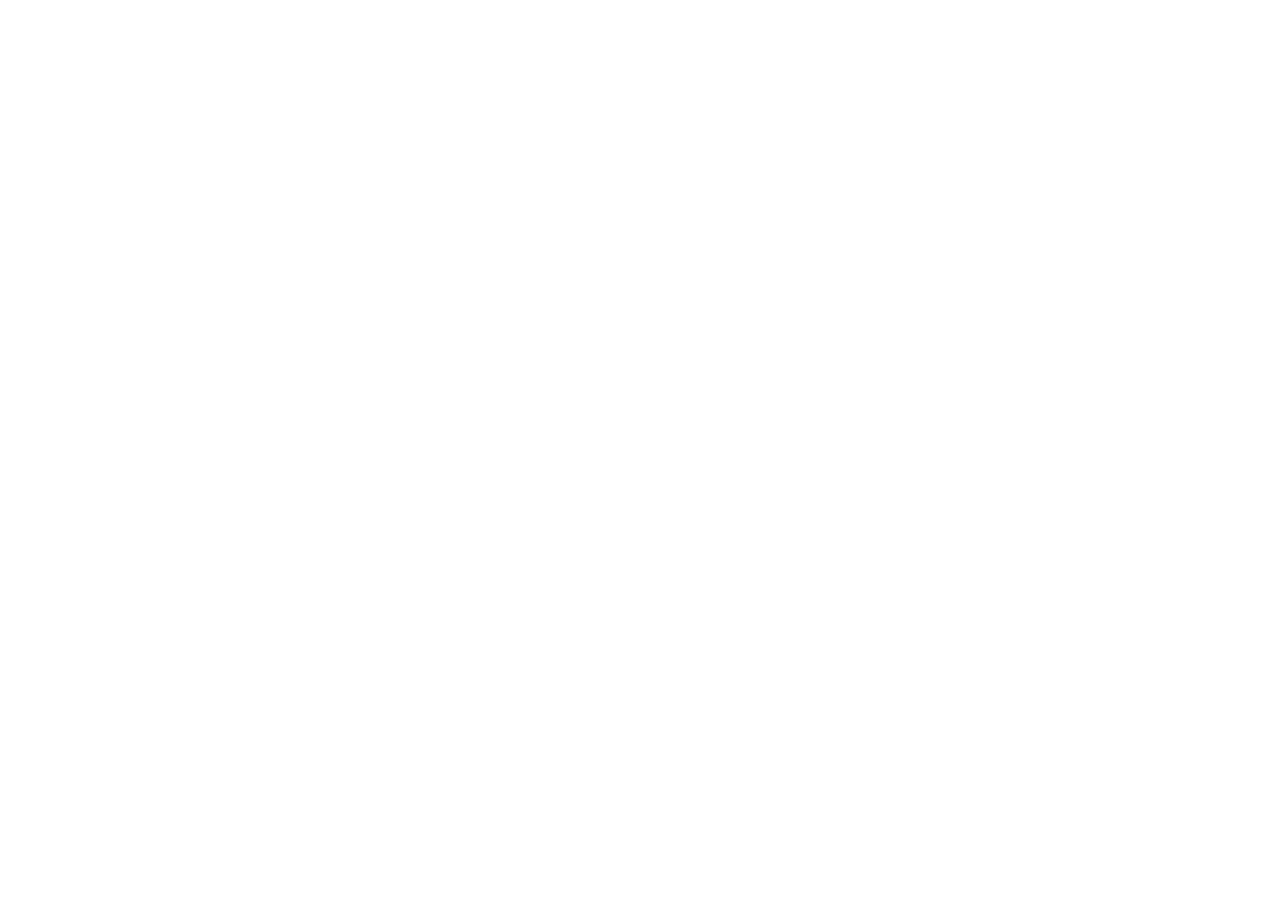
==== index.html @ 7d14b672 "init project" ====
<!DOCTYPE html>
<html lang="en">
<head>
    <meta charset="UTF-8">
    <meta http-equiv="X-UA-Compatible" content="IE=edge">
    <meta name="viewport" content="width=device-width, initial-scale=1.0">
    <title>Document</title>
</head>
<body>
    
</body>
</html>
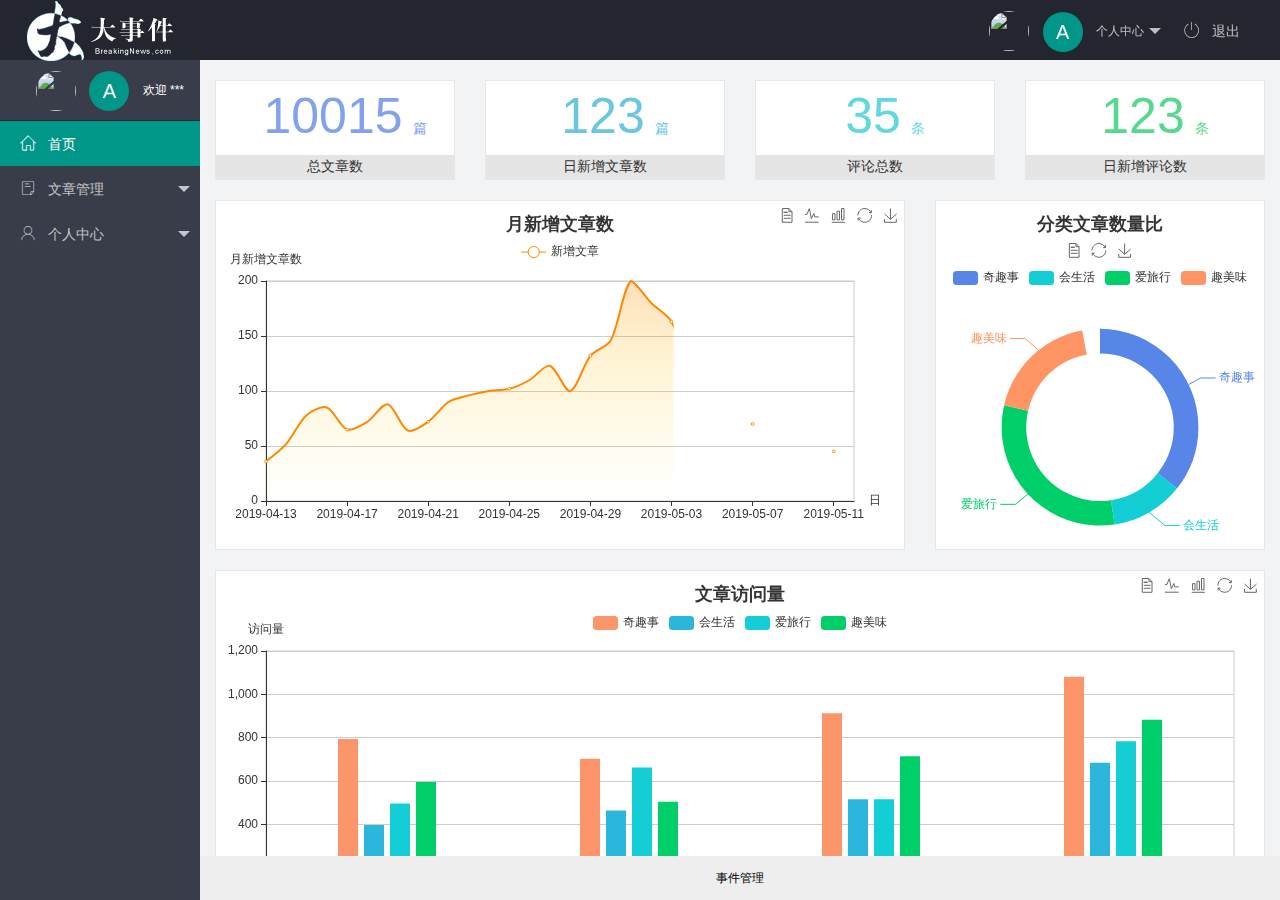
==== commit 8ea20cf7: "完成首页功能" ====
--- a/index.html
+++ b/index.html
@@ -1,12 +1,109 @@
 <!DOCTYPE html>
 <html lang="en">
-<head>
-    <meta charset="UTF-8">
-    <meta http-equiv="X-UA-Compatible" content="IE=edge">
-    <meta name="viewport" content="width=device-width, initial-scale=1.0">
-    <title>Document</title>
-</head>
-<body>
-    
-</body>
+  <head>
+    <meta charset="UTF-8" />
+    <meta name="viewport" content="width=device-width, initial-scale=1.0" />
+    <title>后台主页</title>
+    <!-- 导入layui样式 -->
+    <link rel="stylesheet" href="/assets/lib/layui/css/layui.css" />
+    <!-- 导入iconfont 图标样式库 -->
+    <link rel="stylesheet" href="/assets/fonts/iconfont.css">
+    <!-- 导入index样式 -->
+    <link rel="stylesheet" href="/assets/css/index.css">
+  </head>
+  <body>
+    <div class="layui-layout layui-layout-admin">
+      <div class="layui-header">
+        <div class="layui-logo layui-hide-xs">
+            <!-- login部分 -->
+            <img src="/assets/images/logo.png" alt="">
+        </div>
+        <!-- 头部区域（包含个人中心 和 退出） -->
+        <ul class="layui-nav layui-layout-right">
+          <li class="layui-nav-item layui-hide layui-show-md-inline-block">
+            <!-- 用户头像 -->
+            <a href="javascript:;" class="userinfo">
+              <img src="//tva1.sinaimg.cn/crop.0.0.118.118.180/5db11ff4gw1e77d3nqrv8j203b03cweg.jpg" class="layui-nav-img">
+              <span class="text-avatar">A</span><!-- 文字头像，通过css进行渲染 -->
+              个人中心
+            </a>
+            <dl class="layui-nav-child">
+              <dd><a href="">基本资料</a></dd>
+              <dd><a href="">更换头像</a></dd>
+              <dd><a href="">重置密码</a></dd>
+            </dl>
+          </li>
+          <li class="layui-nav-item layui-hide-xs">
+            <!-- 退出登录的链接 -->
+            <a href="javascript:;" class="logout" id="btnLogOut">
+                <span class="iconfont icon-tuichu"></span>
+                退出
+            </a>
+          </li>
+        </ul>
+      </div>
+      
+      <div class="layui-side layui-bg-black">
+        <div class="layui-side-scroll">
+          <!-- 左侧导航区域（首页 文章管理 个人中心） -->
+          <!-- 用户头像 -->
+          <div class="userinfo">
+            <img src="//tva1.sinaimg.cn/crop.0.0.118.118.180/5db11ff4gw1e77d3nqrv8j203b03cweg.jpg" class="layui-nav-img">
+            <span class="text-avatar">A</span>
+            <span id="welcome">欢迎 ***</span>
+          </div>
+          <!-- lay-shrink="all" 展开菜单时，让其他兄弟元素菜单收起-->
+          <ul class="layui-nav layui-nav-tree"  lay-shrink="all" lay-filter="test">
+            <!-- 首页部分 -->
+            <li class="layui-nav-item layui-this">
+              <a href="/home/dashboard.html" target="iframe">
+                <span class="iconfont icon-home"></span>
+                首页</a>
+            </li>
+            <!-- 文章管理 -->
+            <li class="layui-nav-item">
+              <a class="" href="javascript:;">
+                <span class="iconfont icon-16"></span>
+                文章管理</a>
+              <dl class="layui-nav-child">
+                <dd><a href="javascript:;"><i class="layui-icon layui-icon-app"></i>文章类别</a></dd>
+                <dd><a href="javascript:;"><i class="layui-icon layui-icon-app"></i>文章列表</a></dd>
+                <dd><a href="javascript:;"><i class="layui-icon layui-icon-app"></i>发表文章</a></dd>
+              </dl>
+            </li>
+            <!-- 个人中心 -->
+            <li class="layui-nav-item">
+              <a href="javascript:;">
+                <span class="iconfont icon-user"></span>
+                个人中心</a>
+              <dl class="layui-nav-child">
+                <dd><a href="javascript:;"><i class="layui-icon layui-icon-app"></i>基本资料</a></dd>
+                <dd><a href="javascript:;"><i class="layui-icon layui-icon-app"></i>更换头像</a></dd>
+                <dd><a href="javascript:;"><i class="layui-icon layui-icon-app"></i>重置密码</a></dd>
+              </dl>
+            </li>
+          
+          </ul>
+        </div>
+      </div>
+      
+      <div class="layui-body">
+        <!-- 内容主体区域 -->
+        <iframe name="iframe" src="/home/dashboard.html" frameborder="0"></iframe>
+      </div>
+      
+      <div class="layui-footer">
+        <!-- 底部固定区域 -->
+        事件管理
+      </div>
+    </div>
+    <!-- 导入layui的js文件 -->
+    <script src="/assets/lib/layui/layui.all.js"></script>
+    <!-- 导入jquery -->
+    <script src="/assets/lib/jquery.js"></script>
+    <!-- 导入baseAPI.js 用于处理ajax请求配置 -->
+    <script src="/assets/js/baseAPI.js"></script>
+    <!-- 导入index.js文件 index发起ajax请求 -->
+    <script src="/assets/js/index.js"></script>
+    </body>
 </html>--- a/assets/lib/layui/css/layui.css
+++ b/assets/lib/layui/css/layui.css
@@ -0,0 +1,2 @@
+/** layui-v2.5.5 MIT License By https://www.layui.com */
+ .layui-inline,img{display:inline-block;vertical-align:middle}h1,h2,h3,h4,h5,h6{font-weight:400}.layui-edge,.layui-header,.layui-inline,.layui-main{position:relative}.layui-body,.layui-edge,.layui-elip{overflow:hidden}.layui-btn,.layui-edge,.layui-inline,img{vertical-align:middle}.layui-btn,.layui-disabled,.layui-icon,.layui-unselect{-moz-user-select:none;-webkit-user-select:none;-ms-user-select:none}.layui-elip,.layui-form-checkbox span,.layui-form-pane .layui-form-label{text-overflow:ellipsis;white-space:nowrap}.layui-breadcrumb,.layui-tree-btnGroup{visibility:hidden}blockquote,body,button,dd,div,dl,dt,form,h1,h2,h3,h4,h5,h6,input,li,ol,p,pre,td,textarea,th,ul{margin:0;padding:0;-webkit-tap-highlight-color:rgba(0,0,0,0)}a:active,a:hover{outline:0}img{border:none}li{list-style:none}table{border-collapse:collapse;border-spacing:0}h4,h5,h6{font-size:100%}button,input,optgroup,option,select,textarea{font-family:inherit;font-size:inherit;font-style:inherit;font-weight:inherit;outline:0}pre{white-space:pre-wrap;white-space:-moz-pre-wrap;white-space:-pre-wrap;white-space:-o-pre-wrap;word-wrap:break-word}body{line-height:24px;font:14px Helvetica Neue,Helvetica,PingFang SC,Tahoma,Arial,sans-serif}hr{height:1px;margin:10px 0;border:0;clear:both}a{color:#333;text-decoration:none}a:hover{color:#777}a cite{font-style:normal;*cursor:pointer}.layui-border-box,.layui-border-box *{box-sizing:border-box}.layui-box,.layui-box *{box-sizing:content-box}.layui-clear{clear:both;*zoom:1}.layui-clear:after{content:'\20';clear:both;*zoom:1;display:block;height:0}.layui-inline{*display:inline;*zoom:1}.layui-edge{display:inline-block;width:0;height:0;border-width:6px;border-style:dashed;border-color:transparent}.layui-edge-top{top:-4px;border-bottom-color:#999;border-bottom-style:solid}.layui-edge-right{border-left-color:#999;border-left-style:solid}.layui-edge-bottom{top:2px;border-top-color:#999;border-top-style:solid}.layui-edge-left{border-right-color:#999;border-right-style:solid}.layui-disabled,.layui-disabled:hover{color:#d2d2d2!important;cursor:not-allowed!important}.layui-circle{border-radius:100%}.layui-show{display:block!important}.layui-hide{display:none!important}@font-face{font-family:layui-icon;src:url(../font/iconfont.eot?v=250);src:url(../font/iconfont.eot?v=250#iefix) format('embedded-opentype'),url(../font/iconfont.woff2?v=250) format('woff2'),url(../font/iconfont.woff?v=250) format('woff'),url(../font/iconfont.ttf?v=250) format('truetype'),url(../font/iconfont.svg?v=250#layui-icon) format('svg')}.layui-icon{font-family:layui-icon!important;font-size:16px;font-style:normal;-webkit-font-smoothing:antialiased;-moz-osx-font-smoothing:grayscale}.layui-icon-reply-fill:before{content:"\e611"}.layui-icon-set-fill:before{content:"\e614"}.layui-icon-menu-fill:before{content:"\e60f"}.layui-icon-search:before{content:"\e615"}.layui-icon-share:before{content:"\e641"}.layui-icon-set-sm:before{content:"\e620"}.layui-icon-engine:before{content:"\e628"}.layui-icon-close:before{content:"\1006"}.layui-icon-close-fill:before{content:"\1007"}.layui-icon-chart-screen:before{content:"\e629"}.layui-icon-star:before{content:"\e600"}.layui-icon-circle-dot:before{content:"\e617"}.layui-icon-chat:before{content:"\e606"}.layui-icon-release:before{content:"\e609"}.layui-icon-list:before{content:"\e60a"}.layui-icon-chart:before{content:"\e62c"}.layui-icon-ok-circle:before{content:"\1005"}.layui-icon-layim-theme:before{content:"\e61b"}.layui-icon-table:before{content:"\e62d"}.layui-icon-right:before{content:"\e602"}.layui-icon-left:before{content:"\e603"}.layui-icon-cart-simple:before{content:"\e698"}.layui-icon-face-cry:before{content:"\e69c"}.layui-icon-face-smile:before{content:"\e6af"}.layui-icon-survey:before{content:"\e6b2"}.layui-icon-tree:before{content:"\e62e"}.layui-icon-upload-circle:before{content:"\e62f"}.layui-icon-add-circle:before{content:"\e61f"}.layui-icon-download-circle:before{content:"\e601"}.layui-icon-templeate-1:before{content:"\e630"}.layui-icon-util:before{content:"\e631"}.layui-icon-face-surprised:before{content:"\e664"}.layui-icon-edit:before{content:"\e642"}.layui-icon-speaker:before{content:"\e645"}.layui-icon-down:before{content:"\e61a"}.layui-icon-file:before{content:"\e621"}.layui-icon-layouts:before{content:"\e632"}.layui-icon-rate-half:before{content:"\e6c9"}.layui-icon-add-circle-fine:before{content:"\e608"}.layui-icon-prev-circle:before{content:"\e633"}.layui-icon-read:before{content:"\e705"}.layui-icon-404:before{content:"\e61c"}.layui-icon-carousel:before{content:"\e634"}.layui-icon-help:before{content:"\e607"}.layui-icon-code-circle:before{content:"\e635"}.layui-icon-water:before{content:"\e636"}.layui-icon-username:before{content:"\e66f"}.layui-icon-find-fill:before{content:"\e670"}.layui-icon-about:before{content:"\e60b"}.layui-icon-location:before{content:"\e715"}.layui-icon-up:before{content:"\e619"}.layui-icon-pause:before{content:"\e651"}.layui-icon-date:before{content:"\e637"}.layui-icon-layim-uploadfile:before{content:"\e61d"}.layui-icon-delete:before{content:"\e640"}.layui-icon-play:before{content:"\e652"}.layui-icon-top:before{content:"\e604"}.layui-icon-friends:before{content:"\e612"}.layui-icon-refresh-3:before{content:"\e9aa"}.layui-icon-ok:before{content:"\e605"}.layui-icon-layer:before{content:"\e638"}.layui-icon-face-smile-fine:before{content:"\e60c"}.layui-icon-dollar:before{content:"\e659"}.layui-icon-group:before{content:"\e613"}.layui-icon-layim-download:before{content:"\e61e"}.layui-icon-picture-fine:before{content:"\e60d"}.layui-icon-link:before{content:"\e64c"}.layui-icon-diamond:before{content:"\e735"}.layui-icon-log:before{content:"\e60e"}.layui-icon-rate-solid:before{content:"\e67a"}.layui-icon-fonts-del:before{content:"\e64f"}.layui-icon-unlink:before{content:"\e64d"}.layui-icon-fonts-clear:before{content:"\e639"}.layui-icon-triangle-r:before{content:"\e623"}.layui-icon-circle:before{content:"\e63f"}.layui-icon-radio:before{content:"\e643"}.layui-icon-align-center:before{content:"\e647"}.layui-icon-align-right:before{content:"\e648"}.layui-icon-align-left:before{content:"\e649"}.layui-icon-loading-1:before{content:"\e63e"}.layui-icon-return:before{content:"\e65c"}.layui-icon-fonts-strong:before{content:"\e62b"}.layui-icon-upload:before{content:"\e67c"}.layui-icon-dialogue:before{content:"\e63a"}.layui-icon-video:before{content:"\e6ed"}.layui-icon-headset:before{content:"\e6fc"}.layui-icon-cellphone-fine:before{content:"\e63b"}.layui-icon-add-1:before{content:"\e654"}.layui-icon-face-smile-b:before{content:"\e650"}.layui-icon-fonts-html:before{content:"\e64b"}.layui-icon-form:before{content:"\e63c"}.layui-icon-cart:before{content:"\e657"}.layui-icon-camera-fill:before{content:"\e65d"}.layui-icon-tabs:before{content:"\e62a"}.layui-icon-fonts-code:before{content:"\e64e"}.layui-icon-fire:before{content:"\e756"}.layui-icon-set:before{content:"\e716"}.layui-icon-fonts-u:before{content:"\e646"}.layui-icon-triangle-d:before{content:"\e625"}.layui-icon-tips:before{content:"\e702"}.layui-icon-picture:before{content:"\e64a"}.layui-icon-more-vertical:before{content:"\e671"}.layui-icon-flag:before{content:"\e66c"}.layui-icon-loading:before{content:"\e63d"}.layui-icon-fonts-i:before{content:"\e644"}.layui-icon-refresh-1:before{content:"\e666"}.layui-icon-rmb:before{content:"\e65e"}.layui-icon-home:before{content:"\e68e"}.layui-icon-user:before{content:"\e770"}.layui-icon-notice:before{content:"\e667"}.layui-icon-login-weibo:before{content:"\e675"}.layui-icon-voice:before{content:"\e688"}.layui-icon-upload-drag:before{content:"\e681"}.layui-icon-login-qq:before{content:"\e676"}.layui-icon-snowflake:before{content:"\e6b1"}.layui-icon-file-b:before{content:"\e655"}.layui-icon-template:before{content:"\e663"}.layui-icon-auz:before{content:"\e672"}.layui-icon-console:before{content:"\e665"}.layui-icon-app:before{content:"\e653"}.layui-icon-prev:before{content:"\e65a"}.layui-icon-website:before{content:"\e7ae"}.layui-icon-next:before{content:"\e65b"}.layui-icon-component:before{content:"\e857"}.layui-icon-more:before{content:"\e65f"}.layui-icon-login-wechat:before{content:"\e677"}.layui-icon-shrink-right:before{content:"\e668"}.layui-icon-spread-left:before{content:"\e66b"}.layui-icon-camera:before{content:"\e660"}.layui-icon-note:before{content:"\e66e"}.layui-icon-refresh:before{content:"\e669"}.layui-icon-female:before{content:"\e661"}.layui-icon-male:before{content:"\e662"}.layui-icon-password:before{content:"\e673"}.layui-icon-senior:before{content:"\e674"}.layui-icon-theme:before{content:"\e66a"}.layui-icon-tread:before{content:"\e6c5"}.layui-icon-praise:before{content:"\e6c6"}.layui-icon-star-fill:before{content:"\e658"}.layui-icon-rate:before{content:"\e67b"}.layui-icon-template-1:before{content:"\e656"}.layui-icon-vercode:before{content:"\e679"}.layui-icon-cellphone:before{content:"\e678"}.layui-icon-screen-full:before{content:"\e622"}.layui-icon-screen-restore:before{content:"\e758"}.layui-icon-cols:before{content:"\e610"}.layui-icon-export:before{content:"\e67d"}.layui-icon-print:before{content:"\e66d"}.layui-icon-slider:before{content:"\e714"}.layui-icon-addition:before{content:"\e624"}.layui-icon-subtraction:before{content:"\e67e"}.layui-icon-service:before{content:"\e626"}.layui-icon-transfer:before{content:"\e691"}.layui-main{width:1140px;margin:0 auto}.layui-header{z-index:1000;height:60px}.layui-header a:hover{transition:all .5s;-webkit-transition:all .5s}.layui-side{position:fixed;left:0;top:0;bottom:0;z-index:999;width:200px;overflow-x:hidden}.layui-side-scroll{position:relative;width:220px;height:100%;overflow-x:hidden}.layui-body{position:absolute;left:200px;right:0;top:0;bottom:0;z-index:998;width:auto;overflow-y:auto;box-sizing:border-box}.layui-layout-body{overflow:hidden}.layui-layout-admin .layui-header{background-color:#23262E}.layui-layout-admin .layui-side{top:60px;width:200px;overflow-x:hidden}.layui-layout-admin .layui-body{position:fixed;top:60px;bottom:44px}.layui-layout-admin .layui-main{width:auto;margin:0 15px}.layui-layout-admin .layui-footer{position:fixed;left:200px;right:0;bottom:0;height:44px;line-height:44px;padding:0 15px;background-color:#eee}.layui-layout-admin .layui-logo{position:absolute;left:0;top:0;width:200px;height:100%;line-height:60px;text-align:center;color:#009688;font-size:16px}.layui-layout-admin .layui-header .layui-nav{background:0 0}.layui-layout-left{position:absolute!important;left:200px;top:0}.layui-layout-right{position:absolute!important;right:0;top:0}.layui-container{position:relative;margin:0 auto;padding:0 15px;box-sizing:border-box}.layui-fluid{position:relative;margin:0 auto;padding:0 15px}.layui-row:after,.layui-row:before{content:'';display:block;clear:both}.layui-col-lg1,.layui-col-lg10,.layui-col-lg11,.layui-col-lg12,.layui-col-lg2,.layui-col-lg3,.layui-col-lg4,.layui-col-lg5,.layui-col-lg6,.layui-col-lg7,.layui-col-lg8,.layui-col-lg9,.layui-col-md1,.layui-col-md10,.layui-col-md11,.layui-col-md12,.layui-col-md2,.layui-col-md3,.layui-col-md4,.layui-col-md5,.layui-col-md6,.layui-col-md7,.layui-col-md8,.layui-col-md9,.layui-col-sm1,.layui-col-sm10,.layui-col-sm11,.layui-col-sm12,.layui-col-sm2,.layui-col-sm3,.layui-col-sm4,.layui-col-sm5,.layui-col-sm6,.layui-col-sm7,.layui-col-sm8,.layui-col-sm9,.layui-col-xs1,.layui-col-xs10,.layui-col-xs11,.layui-col-xs12,.layui-col-xs2,.layui-col-xs3,.layui-col-xs4,.layui-col-xs5,.layui-col-xs6,.layui-col-xs7,.layui-col-xs8,.layui-col-xs9{position:relative;display:block;box-sizing:border-box}.layui-col-xs1,.layui-col-xs10,.layui-col-xs11,.layui-col-xs12,.layui-col-xs2,.layui-col-xs3,.layui-col-xs4,.layui-col-xs5,.layui-col-xs6,.layui-col-xs7,.layui-col-xs8,.layui-col-xs9{float:left}.layui-col-xs1{width:8.33333333%}.layui-col-xs2{width:16.66666667%}.layui-col-xs3{width:25%}.layui-col-xs4{width:33.33333333%}.layui-col-xs5{width:41.66666667%}.layui-col-xs6{width:50%}.layui-col-xs7{width:58.33333333%}.layui-col-xs8{width:66.66666667%}.layui-col-xs9{width:75%}.layui-col-xs10{width:83.33333333%}.layui-col-xs11{width:91.66666667%}.layui-col-xs12{width:100%}.layui-col-xs-offset1{margin-left:8.33333333%}.layui-col-xs-offset2{margin-left:16.66666667%}.layui-col-xs-offset3{margin-left:25%}.layui-col-xs-offset4{margin-left:33.33333333%}.layui-col-xs-offset5{margin-left:41.66666667%}.layui-col-xs-offset6{margin-left:50%}.layui-col-xs-offset7{margin-left:58.33333333%}.layui-col-xs-offset8{margin-left:66.66666667%}.layui-col-xs-offset9{margin-left:75%}.layui-col-xs-offset10{margin-left:83.33333333%}.layui-col-xs-offset11{margin-left:91.66666667%}.layui-col-xs-offset12{margin-left:100%}@media screen and (max-width:768px){.layui-hide-xs{display:none!important}.layui-show-xs-block{display:block!important}.layui-show-xs-inline{display:inline!important}.layui-show-xs-inline-block{display:inline-block!important}}@media screen and (min-width:768px){.layui-container{width:750px}.layui-hide-sm{display:none!important}.layui-show-sm-block{display:block!important}.layui-show-sm-inline{display:inline!important}.layui-show-sm-inline-block{display:inline-block!important}.layui-col-sm1,.layui-col-sm10,.layui-col-sm11,.layui-col-sm12,.layui-col-sm2,.layui-col-sm3,.layui-col-sm4,.layui-col-sm5,.layui-col-sm6,.layui-col-sm7,.layui-col-sm8,.layui-col-sm9{float:left}.layui-col-sm1{width:8.33333333%}.layui-col-sm2{width:16.66666667%}.layui-col-sm3{width:25%}.layui-col-sm4{width:33.33333333%}.layui-col-sm5{width:41.66666667%}.layui-col-sm6{width:50%}.layui-col-sm7{width:58.33333333%}.layui-col-sm8{width:66.66666667%}.layui-col-sm9{width:75%}.layui-col-sm10{width:83.33333333%}.layui-col-sm11{width:91.66666667%}.layui-col-sm12{width:100%}.layui-col-sm-offset1{margin-left:8.33333333%}.layui-col-sm-offset2{margin-left:16.66666667%}.layui-col-sm-offset3{margin-left:25%}.layui-col-sm-offset4{margin-left:33.33333333%}.layui-col-sm-offset5{margin-left:41.66666667%}.layui-col-sm-offset6{margin-left:50%}.layui-col-sm-offset7{margin-left:58.33333333%}.layui-col-sm-offset8{margin-left:66.66666667%}.layui-col-sm-offset9{margin-left:75%}.layui-col-sm-offset10{margin-left:83.33333333%}.layui-col-sm-offset11{margin-left:91.66666667%}.layui-col-sm-offset12{margin-left:100%}}@media screen and (min-width:992px){.layui-container{width:970px}.layui-hide-md{display:none!important}.layui-show-md-block{display:block!important}.layui-show-md-inline{display:inline!important}.layui-show-md-inline-block{display:inline-block!important}.layui-col-md1,.layui-col-md10,.layui-col-md11,.layui-col-md12,.layui-col-md2,.layui-col-md3,.layui-col-md4,.layui-col-md5,.layui-col-md6,.layui-col-md7,.layui-col-md8,.layui-col-md9{float:left}.layui-col-md1{width:8.33333333%}.layui-col-md2{width:16.66666667%}.layui-col-md3{width:25%}.layui-col-md4{width:33.33333333%}.layui-col-md5{width:41.66666667%}.layui-col-md6{width:50%}.layui-col-md7{width:58.33333333%}.layui-col-md8{width:66.66666667%}.layui-col-md9{width:75%}.layui-col-md10{width:83.33333333%}.layui-col-md11{width:91.66666667%}.layui-col-md12{width:100%}.layui-col-md-offset1{margin-left:8.33333333%}.layui-col-md-offset2{margin-left:16.66666667%}.layui-col-md-offset3{margin-left:25%}.layui-col-md-offset4{margin-left:33.33333333%}.layui-col-md-offset5{margin-left:41.66666667%}.layui-col-md-offset6{margin-left:50%}.layui-col-md-offset7{margin-left:58.33333333%}.layui-col-md-offset8{margin-left:66.66666667%}.layui-col-md-offset9{margin-left:75%}.layui-col-md-offset10{margin-left:83.33333333%}.layui-col-md-offset11{margin-left:91.66666667%}.layui-col-md-offset12{margin-left:100%}}@media screen and (min-width:1200px){.layui-container{width:1170px}.layui-hide-lg{display:none!important}.layui-show-lg-block{display:block!important}.layui-show-lg-inline{display:inline!important}.layui-show-lg-inline-block{display:inline-block!important}.layui-col-lg1,.layui-col-lg10,.layui-col-lg11,.layui-col-lg12,.layui-col-lg2,.layui-col-lg3,.layui-col-lg4,.layui-col-lg5,.layui-col-lg6,.layui-col-lg7,.layui-col-lg8,.layui-col-lg9{float:left}.layui-col-lg1{width:8.33333333%}.layui-col-lg2{width:16.66666667%}.layui-col-lg3{width:25%}.layui-col-lg4{width:33.33333333%}.layui-col-lg5{width:41.66666667%}.layui-col-lg6{width:50%}.layui-col-lg7{width:58.33333333%}.layui-col-lg8{width:66.66666667%}.layui-col-lg9{width:75%}.layui-col-lg10{width:83.33333333%}.layui-col-lg11{width:91.66666667%}.layui-col-lg12{width:100%}.layui-col-lg-offset1{margin-left:8.33333333%}.layui-col-lg-offset2{margin-left:16.66666667%}.layui-col-lg-offset3{margin-left:25%}.layui-col-lg-offset4{margin-left:33.33333333%}.layui-col-lg-offset5{margin-left:41.66666667%}.layui-col-lg-offset6{margin-left:50%}.layui-col-lg-offset7{margin-left:58.33333333%}.layui-col-lg-offset8{margin-left:66.66666667%}.layui-col-lg-offset9{margin-left:75%}.layui-col-lg-offset10{margin-left:83.33333333%}.layui-col-lg-offset11{margin-left:91.66666667%}.layui-col-lg-offset12{margin-left:100%}}.layui-col-space1{margin:-.5px}.layui-col-space1>*{padding:.5px}.layui-col-space3{margin:-1.5px}.layui-col-space3>*{padding:1.5px}.layui-col-space5{margin:-2.5px}.layui-col-space5>*{padding:2.5px}.layui-col-space8{margin:-3.5px}.layui-col-space8>*{padding:3.5px}.layui-col-space10{margin:-5px}.layui-col-space10>*{padding:5px}.layui-col-space12{margin:-6px}.layui-col-space12>*{padding:6px}.layui-col-space15{margin:-7.5px}.layui-col-space15>*{padding:7.5px}.layui-col-space18{margin:-9px}.layui-col-space18>*{padding:9px}.layui-col-space20{margin:-10px}.layui-col-space20>*{padding:10px}.layui-col-space22{margin:-11px}.layui-col-space22>*{padding:11px}.layui-col-space25{margin:-12.5px}.layui-col-space25>*{padding:12.5px}.layui-col-space30{margin:-15px}.layui-col-space30>*{padding:15px}.layui-btn,.layui-input,.layui-select,.layui-textarea,.layui-upload-button{outline:0;-webkit-appearance:none;transition:all .3s;-webkit-transition:all .3s;box-sizing:border-box}.layui-elem-quote{margin-bottom:10px;padding:15px;line-height:22px;border-left:5px solid #009688;border-radius:0 2px 2px 0;background-color:#f2f2f2}.layui-quote-nm{border-style:solid;border-width:1px 1px 1px 5px;background:0 0}.layui-elem-field{margin-bottom:10px;padding:0;border-width:1px;border-style:solid}.layui-elem-field legend{margin-left:20px;padding:0 10px;font-size:20px;font-weight:300}.layui-field-title{margin:10px 0 20px;border-width:1px 0 0}.layui-field-box{padding:10px 15px}.layui-field-title .layui-field-box{padding:10px 0}.layui-progress{position:relative;height:6px;border-radius:20px;background-color:#e2e2e2}.layui-progress-bar{position:absolute;left:0;top:0;width:0;max-width:100%;height:6px;border-radius:20px;text-align:right;background-color:#5FB878;transition:all .3s;-webkit-transition:all .3s}.layui-progress-big,.layui-progress-big .layui-progress-bar{height:18px;line-height:18px}.layui-progress-text{position:relative;top:-20px;line-height:18px;font-size:12px;color:#666}.layui-progress-big .layui-progress-text{position:static;padding:0 10px;color:#fff}.layui-collapse{border-width:1px;border-style:solid;border-radius:2px}.layui-colla-content,.layui-colla-item{border-top-width:1px;border-top-style:solid}.layui-colla-item:first-child{border-top:none}.layui-colla-title{position:relative;height:42px;line-height:42px;padding:0 15px 0 35px;color:#333;background-color:#f2f2f2;cursor:pointer;font-size:14px;overflow:hidden}.layui-colla-content{display:none;padding:10px 15px;line-height:22px;color:#666}.layui-colla-icon{position:absolute;left:15px;top:0;font-size:14px}.layui-card{margin-bottom:15px;border-radius:2px;background-color:#fff;box-shadow:0 1px 2px 0 rgba(0,0,0,.05)}.layui-card:last-child{margin-bottom:0}.layui-card-header{position:relative;height:42px;line-height:42px;padding:0 15px;border-bottom:1px solid #f6f6f6;color:#333;border-radius:2px 2px 0 0;font-size:14px}.layui-bg-black,.layui-bg-blue,.layui-bg-cyan,.layui-bg-green,.layui-bg-orange,.layui-bg-red{color:#fff!important}.layui-card-body{position:relative;padding:10px 15px;line-height:24px}.layui-card-body[pad15]{padding:15px}.layui-card-body[pad20]{padding:20px}.layui-card-body .layui-table{margin:5px 0}.layui-card .layui-tab{margin:0}.layui-panel-window{position:relative;padding:15px;border-radius:0;border-top:5px solid #E6E6E6;background-color:#fff}.layui-auxiliar-moving{position:fixed;left:0;right:0;top:0;bottom:0;width:100%;height:100%;background:0 0;z-index:9999999999}.layui-form-label,.layui-form-mid,.layui-form-select,.layui-input-block,.layui-input-inline,.layui-textarea{position:relative}.layui-bg-red{background-color:#FF5722!important}.layui-bg-orange{background-color:#FFB800!important}.layui-bg-green{background-color:#009688!important}.layui-bg-cyan{background-color:#2F4056!important}.layui-bg-blue{background-color:#1E9FFF!important}.layui-bg-black{background-color:#393D49!important}.layui-bg-gray{background-color:#eee!important;color:#666!important}.layui-badge-rim,.layui-colla-content,.layui-colla-item,.layui-collapse,.layui-elem-field,.layui-form-pane .layui-form-item[pane],.layui-form-pane .layui-form-label,.layui-input,.layui-layedit,.layui-layedit-tool,.layui-quote-nm,.layui-select,.layui-tab-bar,.layui-tab-card,.layui-tab-title,.layui-tab-title .layui-this:after,.layui-textarea{border-color:#e6e6e6}.layui-timeline-item:before,hr{background-color:#e6e6e6}.layui-text{line-height:22px;font-size:14px;color:#666}.layui-text h1,.layui-text h2,.layui-text h3{font-weight:500;color:#333}.layui-text h1{font-size:30px}.layui-text h2{font-size:24px}.layui-text h3{font-size:18px}.layui-text a:not(.layui-btn){color:#01AAED}.layui-text a:not(.layui-btn):hover{text-decoration:underline}.layui-text ul{padding:5px 0 5px 15px}.layui-text ul li{margin-top:5px;list-style-type:disc}.layui-text em,.layui-word-aux{color:#999!important;padding:0 5px!important}.layui-btn{display:inline-block;height:38px;line-height:38px;padding:0 18px;background-color:#009688;color:#fff;white-space:nowrap;text-align:center;font-size:14px;border:none;border-radius:2px;cursor:pointer}.layui-btn:hover{opacity:.8;filter:alpha(opacity=80);color:#fff}.layui-btn:active{opacity:1;filter:alpha(opacity=100)}.layui-btn+.layui-btn{margin-left:10px}.layui-btn-container{font-size:0}.layui-btn-container .layui-btn{margin-right:10px;margin-bottom:10px}.layui-btn-container .layui-btn+.layui-btn{margin-left:0}.layui-table .layui-btn-container .layui-btn{margin-bottom:9px}.layui-btn-radius{border-radius:100px}.layui-btn .layui-icon{margin-right:3px;font-size:18px;vertical-align:bottom;vertical-align:middle\9}.layui-btn-primary{border:1px solid #C9C9C9;background-color:#fff;color:#555}.layui-btn-primary:hover{border-color:#009688;color:#333}.layui-btn-normal{background-color:#1E9FFF}.layui-btn-warm{background-color:#FFB800}.layui-btn-danger{background-color:#FF5722}.layui-btn-checked{background-color:#5FB878}.layui-btn-disabled,.layui-btn-disabled:active,.layui-btn-disabled:hover{border:1px solid #e6e6e6;background-color:#FBFBFB;color:#C9C9C9;cursor:not-allowed;opacity:1}.layui-btn-lg{height:44px;line-height:44px;padding:0 25px;font-size:16px}.layui-btn-sm{height:30px;line-height:30px;padding:0 10px;font-size:12px}.layui-btn-sm i{font-size:16px!important}.layui-btn-xs{height:22px;line-height:22px;padding:0 5px;font-size:12px}.layui-btn-xs i{font-size:14px!important}.layui-btn-group{display:inline-block;vertical-align:middle;font-size:0}.layui-btn-group .layui-btn{margin-left:0!important;margin-right:0!important;border-left:1px solid rgba(255,255,255,.5);border-radius:0}.layui-btn-group .layui-btn-primary{border-left:none}.layui-btn-group .layui-btn-primary:hover{border-color:#C9C9C9;color:#009688}.layui-btn-group .layui-btn:first-child{border-left:none;border-radius:2px 0 0 2px}.layui-btn-group .layui-btn-primary:first-child{border-left:1px solid #c9c9c9}.layui-btn-group .layui-btn:last-child{border-radius:0 2px 2px 0}.layui-btn-group .layui-btn+.layui-btn{margin-left:0}.layui-btn-group+.layui-btn-group{margin-left:10px}.layui-btn-fluid{width:100%}.layui-input,.layui-select,.layui-textarea{height:38px;line-height:1.3;line-height:38px\9;border-width:1px;border-style:solid;background-color:#fff;border-radius:2px}.layui-input::-webkit-input-placeholder,.layui-select::-webkit-input-placeholder,.layui-textarea::-webkit-input-placeholder{line-height:1.3}.layui-input,.layui-textarea{display:block;width:100%;padding-left:10px}.layui-input:hover,.layui-textarea:hover{border-color:#D2D2D2!important}.layui-input:focus,.layui-textarea:focus{border-color:#C9C9C9!important}.layui-textarea{min-height:100px;height:auto;line-height:20px;padding:6px 10px;resize:vertical}.layui-select{padding:0 10px}.layui-form input[type=checkbox],.layui-form input[type=radio],.layui-form select{display:none}.layui-form [lay-ignore]{display:initial}.layui-form-item{margin-bottom:15px;clear:both;*zoom:1}.layui-form-item:after{content:'\20';clear:both;*zoom:1;display:block;height:0}.layui-form-label{float:left;display:block;padding:9px 15px;width:80px;font-weight:400;line-height:20px;text-align:right}.layui-form-label-col{display:block;float:none;padding:9px 0;line-height:20px;text-align:left}.layui-form-item .layui-inline{margin-bottom:5px;margin-right:10px}.layui-input-block{margin-left:110px;min-height:36px}.layui-input-inline{display:inline-block;vertical-align:middle}.layui-form-item .layui-input-inline{float:left;width:190px;margin-right:10px}.layui-form-text .layui-input-inline{width:auto}.layui-form-mid{float:left;display:block;padding:9px 0!important;line-height:20px;margin-right:10px}.layui-form-danger+.layui-form-select .layui-input,.layui-form-danger:focus{border-color:#FF5722!important}.layui-form-select .layui-input{padding-right:30px;cursor:pointer}.layui-form-select .layui-edge{position:absolute;right:10px;top:50%;margin-top:-3px;cursor:pointer;border-width:6px;border-top-color:#c2c2c2;border-top-style:solid;transition:all .3s;-webkit-transition:all .3s}.layui-form-select dl{display:none;position:absolute;left:0;top:42px;padding:5px 0;z-index:899;min-width:100%;border:1px solid #d2d2d2;max-height:300px;overflow-y:auto;background-color:#fff;border-radius:2px;box-shadow:0 2px 4px rgba(0,0,0,.12);box-sizing:border-box}.layui-form-select dl dd,.layui-form-select dl dt{padding:0 10px;line-height:36px;white-space:nowrap;overflow:hidden;text-overflow:ellipsis}.layui-form-select dl dt{font-size:12px;color:#999}.layui-form-select dl dd{cursor:pointer}.layui-form-select dl dd:hover{background-color:#f2f2f2;-webkit-transition:.5s all;transition:.5s all}.layui-form-select .layui-select-group dd{padding-left:20px}.layui-form-select dl dd.layui-select-tips{padding-left:10px!important;color:#999}.layui-form-select dl dd.layui-this{background-color:#5FB878;color:#fff}.layui-form-checkbox,.layui-form-select dl dd.layui-disabled{background-color:#fff}.layui-form-selected dl{display:block}.layui-form-checkbox,.layui-form-checkbox *,.layui-form-switch{display:inline-block;vertical-align:middle}.layui-form-selected .layui-edge{margin-top:-9px;-webkit-transform:rotate(180deg);transform:rotate(180deg);margin-top:-3px\9}:root .layui-form-selected .layui-edge{margin-top:-9px\0/IE9}.layui-form-selectup dl{top:auto;bottom:42px}.layui-select-none{margin:5px 0;text-align:center;color:#999}.layui-select-disabled .layui-disabled{border-color:#eee!important}.layui-select-disabled .layui-edge{border-top-color:#d2d2d2}.layui-form-checkbox{position:relative;height:30px;line-height:30px;margin-right:10px;padding-right:30px;cursor:pointer;font-size:0;-webkit-transition:.1s linear;transition:.1s linear;box-sizing:border-box}.layui-form-checkbox span{padding:0 10px;height:100%;font-size:14px;border-radius:2px 0 0 2px;background-color:#d2d2d2;color:#fff;overflow:hidden}.layui-form-checkbox:hover span{background-color:#c2c2c2}.layui-form-checkbox i{position:absolute;right:0;top:0;width:30px;height:28px;border:1px solid #d2d2d2;border-left:none;border-radius:0 2px 2px 0;color:#fff;font-size:20px;text-align:center}.layui-form-checkbox:hover i{border-color:#c2c2c2;color:#c2c2c2}.layui-form-checked,.layui-form-checked:hover{border-color:#5FB878}.layui-form-checked span,.layui-form-checked:hover span{background-color:#5FB878}.layui-form-checked i,.layui-form-checked:hover i{color:#5FB878}.layui-form-item .layui-form-checkbox{margin-top:4px}.layui-form-checkbox[lay-skin=primary]{height:auto!important;line-height:normal!important;min-width:18px;min-height:18px;border:none!important;margin-right:0;padding-left:28px;padding-right:0;background:0 0}.layui-form-checkbox[lay-skin=primary] span{padding-left:0;padding-right:15px;line-height:18px;background:0 0;color:#666}.layui-form-checkbox[lay-skin=primary] i{right:auto;left:0;width:16px;height:16px;line-height:16px;border:1px solid #d2d2d2;font-size:12px;border-radius:2px;background-color:#fff;-webkit-transition:.1s linear;transition:.1s linear}.layui-form-checkbox[lay-skin=primary]:hover i{border-color:#5FB878;color:#fff}.layui-form-checked[lay-skin=primary] i{border-color:#5FB878!important;background-color:#5FB878;color:#fff}.layui-checkbox-disbaled[lay-skin=primary] span{background:0 0!important;color:#c2c2c2}.layui-checkbox-disbaled[lay-skin=primary]:hover i{border-color:#d2d2d2}.layui-form-item .layui-form-checkbox[lay-skin=primary]{margin-top:10px}.layui-form-switch{position:relative;height:22px;line-height:22px;min-width:35px;padding:0 5px;margin-top:8px;border:1px solid #d2d2d2;border-radius:20px;cursor:pointer;background-color:#fff;-webkit-transition:.1s linear;transition:.1s linear}.layui-form-switch i{position:absolute;left:5px;top:3px;width:16px;height:16px;border-radius:20px;background-color:#d2d2d2;-webkit-transition:.1s linear;transition:.1s linear}.layui-form-switch em{position:relative;top:0;width:25px;margin-left:21px;padding:0!important;text-align:center!important;color:#999!important;font-style:normal!important;font-size:12px}.layui-form-onswitch{border-color:#5FB878;background-color:#5FB878}.layui-checkbox-disbaled,.layui-checkbox-disbaled i{border-color:#e2e2e2!important}.layui-form-onswitch i{left:100%;margin-left:-21px;background-color:#fff}.layui-form-onswitch em{margin-left:5px;margin-right:21px;color:#fff!important}.layui-checkbox-disbaled span{background-color:#e2e2e2!important}.layui-checkbox-disbaled:hover i{color:#fff!important}[lay-radio]{display:none}.layui-form-radio,.layui-form-radio *{display:inline-block;vertical-align:middle}.layui-form-radio{line-height:28px;margin:6px 10px 0 0;padding-right:10px;cursor:pointer;font-size:0}.layui-form-radio *{font-size:14px}.layui-form-radio>i{margin-right:8px;font-size:22px;color:#c2c2c2}.layui-form-radio>i:hover,.layui-form-radioed>i{color:#5FB878}.layui-radio-disbaled>i{color:#e2e2e2!important}.layui-form-pane .layui-form-label{width:110px;padding:8px 15px;height:38px;line-height:20px;border-width:1px;border-style:solid;border-radius:2px 0 0 2px;text-align:center;background-color:#FBFBFB;overflow:hidden;box-sizing:border-box}.layui-form-pane .layui-input-inline{margin-left:-1px}.layui-form-pane .layui-input-block{margin-left:110px;left:-1px}.layui-form-pane .layui-input{border-radius:0 2px 2px 0}.layui-form-pane .layui-form-text .layui-form-label{float:none;width:100%;border-radius:2px;box-sizing:border-box;text-align:left}.layui-form-pane .layui-form-text .layui-input-inline{display:block;margin:0;top:-1px;clear:both}.layui-form-pane .layui-form-text .layui-input-block{margin:0;left:0;top:-1px}.layui-form-pane .layui-form-text .layui-textarea{min-height:100px;border-radius:0 0 2px 2px}.layui-form-pane .layui-form-checkbox{margin:4px 0 4px 10px}.layui-form-pane .layui-form-radio,.layui-form-pane .layui-form-switch{margin-top:6px;margin-left:10px}.layui-form-pane .layui-form-item[pane]{position:relative;border-width:1px;border-style:solid}.layui-form-pane .layui-form-item[pane] .layui-form-label{position:absolute;left:0;top:0;height:100%;border-width:0 1px 0 0}.layui-form-pane .layui-form-item[pane] .layui-input-inline{margin-left:110px}@media screen and (max-width:450px){.layui-form-item .layui-form-label{text-overflow:ellipsis;overflow:hidden;white-space:nowrap}.layui-form-item .layui-inline{display:block;margin-right:0;margin-bottom:20px;clear:both}.layui-form-item .layui-inline:after{content:'\20';clear:both;display:block;height:0}.layui-form-item .layui-input-inline{display:block;float:none;left:-3px;width:auto;margin:0 0 10px 112px}.layui-form-item .layui-input-inline+.layui-form-mid{margin-left:110px;top:-5px;padding:0}.layui-form-item .layui-form-checkbox{margin-right:5px;margin-bottom:5px}}.layui-layedit{border-width:1px;border-style:solid;border-radius:2px}.layui-layedit-tool{padding:3px 5px;border-bottom-width:1px;border-bottom-style:solid;font-size:0}.layedit-tool-fixed{position:fixed;top:0;border-top:1px solid #e2e2e2}.layui-layedit-tool .layedit-tool-mid,.layui-layedit-tool .layui-icon{display:inline-block;vertical-align:middle;text-align:center;font-size:14px}.layui-layedit-tool .layui-icon{position:relative;width:32px;height:30px;line-height:30px;margin:3px 5px;color:#777;cursor:pointer;border-radius:2px}.layui-layedit-tool .layui-icon:hover{color:#393D49}.layui-layedit-tool .layui-icon:active{color:#000}.layui-layedit-tool .layedit-tool-active{background-color:#e2e2e2;color:#000}.layui-layedit-tool .layui-disabled,.layui-layedit-tool .layui-disabled:hover{color:#d2d2d2;cursor:not-allowed}.layui-layedit-tool .layedit-tool-mid{width:1px;height:18px;margin:0 10px;background-color:#d2d2d2}.layedit-tool-html{width:50px!important;font-size:30px!important}.layedit-tool-b,.layedit-tool-code,.layedit-tool-help{font-size:16px!important}.layedit-tool-d,.layedit-tool-face,.layedit-tool-image,.layedit-tool-unlink{font-size:18px!important}.layedit-tool-image input{position:absolute;font-size:0;left:0;top:0;width:100%;height:100%;opacity:.01;filter:Alpha(opacity=1);cursor:pointer}.layui-layedit-iframe iframe{display:block;width:100%}#LAY_layedit_code{overflow:hidden}.layui-laypage{display:inline-block;*display:inline;*zoom:1;vertical-align:middle;margin:10px 0;font-size:0}.layui-laypage>a:first-child,.layui-laypage>a:first-child em{border-radius:2px 0 0 2px}.layui-laypage>a:last-child,.layui-laypage>a:last-child em{border-radius:0 2px 2px 0}.layui-laypage>:first-child{margin-left:0!important}.layui-laypage>:last-child{margin-right:0!important}.layui-laypage a,.layui-laypage button,.layui-laypage input,.layui-laypage select,.layui-laypage span{border:1px solid #e2e2e2}.layui-laypage a,.layui-laypage span{display:inline-block;*display:inline;*zoom:1;vertical-align:middle;padding:0 15px;height:28px;line-height:28px;margin:0 -1px 5px 0;background-color:#fff;color:#333;font-size:12px}.layui-flow-more a *,.layui-laypage input,.layui-table-view select[lay-ignore]{display:inline-block}.layui-laypage a:hover{color:#009688}.layui-laypage em{font-style:normal}.layui-laypage .layui-laypage-spr{color:#999;font-weight:700}.layui-laypage a{text-decoration:none}.layui-laypage .layui-laypage-curr{position:relative}.layui-laypage .layui-laypage-curr em{position:relative;color:#fff}.layui-laypage .layui-laypage-curr .layui-laypage-em{position:absolute;left:-1px;top:-1px;padding:1px;width:100%;height:100%;background-color:#009688}.layui-laypage-em{border-radius:2px}.layui-laypage-next em,.layui-laypage-prev em{font-family:Sim sun;font-size:16px}.layui-laypage .layui-laypage-count,.layui-laypage .layui-laypage-limits,.layui-laypage .layui-laypage-refresh,.layui-laypage .layui-laypage-skip{margin-left:10px;margin-right:10px;padding:0;border:none}.layui-laypage .layui-laypage-limits,.layui-laypage .layui-laypage-refresh{vertical-align:top}.layui-laypage .layui-laypage-refresh i{font-size:18px;cursor:pointer}.layui-laypage select{height:22px;padding:3px;border-radius:2px;cursor:pointer}.layui-laypage .layui-laypage-skip{height:30px;line-height:30px;color:#999}.layui-laypage button,.layui-laypage input{height:30px;line-height:30px;border-radius:2px;vertical-align:top;background-color:#fff;box-sizing:border-box}.layui-laypage input{width:40px;margin:0 10px;padding:0 3px;text-align:center}.layui-laypage input:focus,.layui-laypage select:focus{border-color:#009688!important}.layui-laypage button{margin-left:10px;padding:0 10px;cursor:pointer}.layui-table,.layui-table-view{margin:10px 0}.layui-flow-more{margin:10px 0;text-align:center;color:#999;font-size:14px}.layui-flow-more a{height:32px;line-height:32px}.layui-flow-more a *{vertical-align:top}.layui-flow-more a cite{padding:0 20px;border-radius:3px;background-color:#eee;color:#333;font-style:normal}.layui-flow-more a cite:hover{opacity:.8}.layui-flow-more a i{font-size:30px;color:#737383}.layui-table{width:100%;background-color:#fff;color:#666}.layui-table tr{transition:all .3s;-webkit-transition:all .3s}.layui-table th{text-align:left;font-weight:400}.layui-table tbody tr:hover,.layui-table thead tr,.layui-table-click,.layui-table-header,.layui-table-hover,.layui-table-mend,.layui-table-patch,.layui-table-tool,.layui-table-total,.layui-table-total tr,.layui-table[lay-even] tr:nth-child(even){background-color:#f2f2f2}.layui-table td,.layui-table th,.layui-table-col-set,.layui-table-fixed-r,.layui-table-grid-down,.layui-table-header,.layui-table-page,.layui-table-tips-main,.layui-table-tool,.layui-table-total,.layui-table-view,.layui-table[lay-skin=line],.layui-table[lay-skin=row]{border-width:1px;border-style:solid;border-color:#e6e6e6}.layui-table td,.layui-table th{position:relative;padding:9px 15px;min-height:20px;line-height:20px;font-size:14px}.layui-table[lay-skin=line] td,.layui-table[lay-skin=line] th{border-width:0 0 1px}.layui-table[lay-skin=row] td,.layui-table[lay-skin=row] th{border-width:0 1px 0 0}.layui-table[lay-skin=nob] td,.layui-table[lay-skin=nob] th{border:none}.layui-table img{max-width:100px}.layui-table[lay-size=lg] td,.layui-table[lay-size=lg] th{padding:15px 30px}.layui-table-view .layui-table[lay-size=lg] .layui-table-cell{height:40px;line-height:40px}.layui-table[lay-size=sm] td,.layui-table[lay-size=sm] th{font-size:12px;padding:5px 10px}.layui-table-view .layui-table[lay-size=sm] .layui-table-cell{height:20px;line-height:20px}.layui-table[lay-data]{display:none}.layui-table-box{position:relative;overflow:hidden}.layui-table-view .layui-table{position:relative;width:auto;margin:0}.layui-table-view .layui-table[lay-skin=line]{border-width:0 1px 0 0}.layui-table-view .layui-table[lay-skin=row]{border-width:0 0 1px}.layui-table-view .layui-table td,.layui-table-view .layui-table th{padding:5px 0;border-top:none;border-left:none}.layui-table-view .layui-table th.layui-unselect .layui-table-cell span{cursor:pointer}.layui-table-view .layui-table td{cursor:default}.layui-table-view .layui-table td[data-edit=text]{cursor:text}.layui-table-view .layui-form-checkbox[lay-skin=primary] i{width:18px;height:18px}.layui-table-view .layui-form-radio{line-height:0;padding:0}.layui-table-view .layui-form-radio>i{margin:0;font-size:20px}.layui-table-init{position:absolute;left:0;top:0;width:100%;height:100%;text-align:center;z-index:110}.layui-table-init .layui-icon{position:absolute;left:50%;top:50%;margin:-15px 0 0 -15px;font-size:30px;color:#c2c2c2}.layui-table-header{border-width:0 0 1px;overflow:hidden}.layui-table-header .layui-table{margin-bottom:-1px}.layui-table-tool .layui-inline[lay-event]{position:relative;width:26px;height:26px;padding:5px;line-height:16px;margin-right:10px;text-align:center;color:#333;border:1px solid #ccc;cursor:pointer;-webkit-transition:.5s all;transition:.5s all}.layui-table-tool .layui-inline[lay-event]:hover{border:1px solid #999}.layui-table-tool-temp{padding-right:120px}.layui-table-tool-self{position:absolute;right:17px;top:10px}.layui-table-tool .layui-table-tool-self .layui-inline[lay-event]{margin:0 0 0 10px}.layui-table-tool-panel{position:absolute;top:29px;left:-1px;padding:5px 0;min-width:150px;min-height:40px;border:1px solid #d2d2d2;text-align:left;overflow-y:auto;background-color:#fff;box-shadow:0 2px 4px rgba(0,0,0,.12)}.layui-table-cell,.layui-table-tool-panel li{overflow:hidden;text-overflow:ellipsis;white-space:nowrap}.layui-table-tool-panel li{padding:0 10px;line-height:30px;-webkit-transition:.5s all;transition:.5s all}.layui-table-tool-panel li .layui-form-checkbox[lay-skin=primary]{width:100%;padding-left:28px}.layui-table-tool-panel li:hover{background-color:#f2f2f2}.layui-table-tool-panel li .layui-form-checkbox[lay-skin=primary] i{position:absolute;left:0;top:0}.layui-table-tool-panel li .layui-form-checkbox[lay-skin=primary] span{padding:0}.layui-table-tool .layui-table-tool-self .layui-table-tool-panel{left:auto;right:-1px}.layui-table-col-set{position:absolute;right:0;top:0;width:20px;height:100%;border-width:0 0 0 1px;background-color:#fff}.layui-table-sort{width:10px;height:20px;margin-left:5px;cursor:pointer!important}.layui-table-sort .layui-edge{position:absolute;left:5px;border-width:5px}.layui-table-sort .layui-table-sort-asc{top:3px;border-top:none;border-bottom-style:solid;border-bottom-color:#b2b2b2}.layui-table-sort .layui-table-sort-asc:hover{border-bottom-color:#666}.layui-table-sort .layui-table-sort-desc{bottom:5px;border-bottom:none;border-top-style:solid;border-top-color:#b2b2b2}.layui-table-sort .layui-table-sort-desc:hover{border-top-color:#666}.layui-table-sort[lay-sort=asc] .layui-table-sort-asc{border-bottom-color:#000}.layui-table-sort[lay-sort=desc] .layui-table-sort-desc{border-top-color:#000}.layui-table-cell{height:28px;line-height:28px;padding:0 15px;position:relative;box-sizing:border-box}.layui-table-cell .layui-form-checkbox[lay-skin=primary]{top:-1px;padding:0}.layui-table-cell .layui-table-link{color:#01AAED}.laytable-cell-checkbox,.laytable-cell-numbers,.laytable-cell-radio,.laytable-cell-space{padding:0;text-align:center}.layui-table-body{position:relative;overflow:auto;margin-right:-1px;margin-bottom:-1px}.layui-table-body .layui-none{line-height:26px;padding:15px;text-align:center;color:#999}.layui-table-fixed{position:absolute;left:0;top:0;z-index:101}.layui-table-fixed .layui-table-body{overflow:hidden}.layui-table-fixed-l{box-shadow:0 -1px 8px rgba(0,0,0,.08)}.layui-table-fixed-r{left:auto;right:-1px;border-width:0 0 0 1px;box-shadow:-1px 0 8px rgba(0,0,0,.08)}.layui-table-fixed-r .layui-table-header{position:relative;overflow:visible}.layui-table-mend{position:absolute;right:-49px;top:0;height:100%;width:50px}.layui-table-tool{position:relative;z-index:890;width:100%;min-height:50px;line-height:30px;padding:10px 15px;border-width:0 0 1px}.layui-table-tool .layui-btn-container{margin-bottom:-10px}.layui-table-page,.layui-table-total{border-width:1px 0 0;margin-bottom:-1px;overflow:hidden}.layui-table-page{position:relative;width:100%;padding:7px 7px 0;height:41px;font-size:12px;white-space:nowrap}.layui-table-page>div{height:26px}.layui-table-page .layui-laypage{margin:0}.layui-table-page .layui-laypage a,.layui-table-page .layui-laypage span{height:26px;line-height:26px;margin-bottom:10px;border:none;background:0 0}.layui-table-page .layui-laypage a,.layui-table-page .layui-laypage span.layui-laypage-curr{padding:0 12px}.layui-table-page .layui-laypage span{margin-left:0;padding:0}.layui-table-page .layui-laypage .layui-laypage-prev{margin-left:-7px!important}.layui-table-page .layui-laypage .layui-laypage-curr .layui-laypage-em{left:0;top:0;padding:0}.layui-table-page .layui-laypage button,.layui-table-page .layui-laypage input{height:26px;line-height:26px}.layui-table-page .layui-laypage input{width:40px}.layui-table-page .layui-laypage button{padding:0 10px}.layui-table-page select{height:18px}.layui-table-patch .layui-table-cell{padding:0;width:30px}.layui-table-edit{position:absolute;left:0;top:0;width:100%;height:100%;padding:0 14px 1px;border-radius:0;box-shadow:1px 1px 20px rgba(0,0,0,.15)}.layui-table-edit:focus{border-color:#5FB878!important}select.layui-table-edit{padding:0 0 0 10px;border-color:#C9C9C9}.layui-table-view .layui-form-checkbox,.layui-table-view .layui-form-radio,.layui-table-view .layui-form-switch{top:0;margin:0;box-sizing:content-box}.layui-table-view .layui-form-checkbox{top:-1px;height:26px;line-height:26px}.layui-table-view .layui-form-checkbox i{height:26px}.layui-table-grid .layui-table-cell{overflow:visible}.layui-table-grid-down{position:absolute;top:0;right:0;width:26px;height:100%;padding:5px 0;border-width:0 0 0 1px;text-align:center;background-color:#fff;color:#999;cursor:pointer}.layui-table-grid-down .layui-icon{position:absolute;top:50%;left:50%;margin:-8px 0 0 -8px}.layui-table-grid-down:hover{background-color:#fbfbfb}body .layui-table-tips .layui-layer-content{background:0 0;padding:0;box-shadow:0 1px 6px rgba(0,0,0,.12)}.layui-table-tips-main{margin:-44px 0 0 -1px;max-height:150px;padding:8px 15px;font-size:14px;overflow-y:scroll;background-color:#fff;color:#666}.layui-table-tips-c{position:absolute;right:-3px;top:-13px;width:20px;height:20px;padding:3px;cursor:pointer;background-color:#666;border-radius:50%;color:#fff}.layui-table-tips-c:hover{background-color:#777}.layui-table-tips-c:before{position:relative;right:-2px}.layui-upload-file{display:none!important;opacity:.01;filter:Alpha(opacity=1)}.layui-upload-drag,.layui-upload-form,.layui-upload-wrap{display:inline-block}.layui-upload-list{margin:10px 0}.layui-upload-choose{padding:0 10px;color:#999}.layui-upload-drag{position:relative;padding:30px;border:1px dashed #e2e2e2;background-color:#fff;text-align:center;cursor:pointer;color:#999}.layui-upload-drag .layui-icon{font-size:50px;color:#009688}.layui-upload-drag[lay-over]{border-color:#009688}.layui-upload-iframe{position:absolute;width:0;height:0;border:0;visibility:hidden}.layui-upload-wrap{position:relative;vertical-align:middle}.layui-upload-wrap .layui-upload-file{display:block!important;position:absolute;left:0;top:0;z-index:10;font-size:100px;width:100%;height:100%;opacity:.01;filter:Alpha(opacity=1);cursor:pointer}.layui-transfer-active,.layui-transfer-box{display:inline-block;vertical-align:middle}.layui-transfer-box,.layui-transfer-header,.layui-transfer-search{border-width:0;border-style:solid;border-color:#e6e6e6}.layui-transfer-box{position:relative;border-width:1px;width:200px;height:360px;border-radius:2px;background-color:#fff}.layui-transfer-box .layui-form-checkbox{width:100%;margin:0!important}.layui-transfer-header{height:38px;line-height:38px;padding:0 10px;border-bottom-width:1px}.layui-transfer-search{position:relative;padding:10px;border-bottom-width:1px}.layui-transfer-search .layui-input{height:32px;padding-left:30px;font-size:12px}.layui-transfer-search .layui-icon-search{position:absolute;left:20px;top:50%;margin-top:-8px;color:#666}.layui-transfer-active{margin:0 15px}.layui-transfer-active .layui-btn{display:block;margin:0;padding:0 15px;background-color:#5FB878;border-color:#5FB878;color:#fff}.layui-transfer-active .layui-btn-disabled{background-color:#FBFBFB;border-color:#e6e6e6;color:#C9C9C9}.layui-transfer-active .layui-btn:first-child{margin-bottom:15px}.layui-transfer-active .layui-btn .layui-icon{margin:0;font-size:14px!important}.layui-transfer-data{padding:5px 0;overflow:auto}.layui-transfer-data li{height:32px;line-height:32px;padding:0 10px}.layui-transfer-data li:hover{background-color:#f2f2f2;transition:.5s all}.layui-transfer-data .layui-none{padding:15px 10px;text-align:center;color:#999}.layui-nav{position:relative;padding:0 20px;background-color:#393D49;color:#fff;border-radius:2px;font-size:0;box-sizing:border-box}.layui-nav *{font-size:14px}.layui-nav .layui-nav-item{position:relative;display:inline-block;*display:inline;*zoom:1;vertical-align:middle;line-height:60px}.layui-nav .layui-nav-item a{display:block;padding:0 20px;color:#fff;color:rgba(255,255,255,.7);transition:all .3s;-webkit-transition:all .3s}.layui-nav .layui-this:after,.layui-nav-bar,.layui-nav-tree .layui-nav-itemed:after{position:absolute;left:0;top:0;width:0;height:5px;background-color:#5FB878;transition:all .2s;-webkit-transition:all .2s}.layui-nav-bar{z-index:1000}.layui-nav .layui-nav-item a:hover,.layui-nav .layui-this a{color:#fff}.layui-nav .layui-this:after{content:'';top:auto;bottom:0;width:100%}.layui-nav-img{width:30px;height:30px;margin-right:10px;border-radius:50%}.layui-nav .layui-nav-more{content:'';width:0;height:0;border-style:solid dashed dashed;border-color:#fff transparent transparent;overflow:hidden;cursor:pointer;transition:all .2s;-webkit-transition:all .2s;position:absolute;top:50%;right:3px;margin-top:-3px;border-width:6px;border-top-color:rgba(255,255,255,.7)}.layui-nav .layui-nav-mored,.layui-nav-itemed>a .layui-nav-more{margin-top:-9px;border-style:dashed dashed solid;border-color:transparent transparent #fff}.layui-nav-child{display:none;position:absolute;left:0;top:65px;min-width:100%;line-height:36px;padding:5px 0;box-shadow:0 2px 4px rgba(0,0,0,.12);border:1px solid #d2d2d2;background-color:#fff;z-index:100;border-radius:2px;white-space:nowrap}.layui-nav .layui-nav-child a{color:#333}.layui-nav .layui-nav-child a:hover{background-color:#f2f2f2;color:#000}.layui-nav-child dd{position:relative}.layui-nav .layui-nav-child dd.layui-this a,.layui-nav-child dd.layui-this{background-color:#5FB878;color:#fff}.layui-nav-child dd.layui-this:after{display:none}.layui-nav-tree{width:200px;padding:0}.layui-nav-tree .layui-nav-item{display:block;width:100%;line-height:45px}.layui-nav-tree .layui-nav-item a{position:relative;height:45px;line-height:45px;text-overflow:ellipsis;overflow:hidden;white-space:nowrap}.layui-nav-tree .layui-nav-item a:hover{background-color:#4E5465}.layui-nav-tree .layui-nav-bar{width:5px;height:0;background-color:#009688}.layui-nav-tree .layui-nav-child dd.layui-this,.layui-nav-tree .layui-nav-child dd.layui-this a,.layui-nav-tree .layui-this,.layui-nav-tree .layui-this>a,.layui-nav-tree .layui-this>a:hover{background-color:#009688;color:#fff}.layui-nav-tree .layui-this:after{display:none}.layui-nav-itemed>a,.layui-nav-tree .layui-nav-title a,.layui-nav-tree .layui-nav-title a:hover{color:#fff!important}.layui-nav-tree .layui-nav-child{position:relative;z-index:0;top:0;border:none;box-shadow:none}.layui-nav-tree .layui-nav-child a{height:40px;line-height:40px;color:#fff;color:rgba(255,255,255,.7)}.layui-nav-tree .layui-nav-child,.layui-nav-tree .layui-nav-child a:hover{background:0 0;color:#fff}.layui-nav-tree .layui-nav-more{right:10px}.layui-nav-itemed>.layui-nav-child{display:block;padding:0;background-color:rgba(0,0,0,.3)!important}.layui-nav-itemed>.layui-nav-child>.layui-this>.layui-nav-child{display:block}.layui-nav-side{position:fixed;top:0;bottom:0;left:0;overflow-x:hidden;z-index:999}.layui-bg-blue .layui-nav-bar,.layui-bg-blue .layui-nav-itemed:after,.layui-bg-blue .layui-this:after{background-color:#93D1FF}.layui-bg-blue .layui-nav-child dd.layui-this{background-color:#1E9FFF}.layui-bg-blue .layui-nav-itemed>a,.layui-nav-tree.layui-bg-blue .layui-nav-title a,.layui-nav-tree.layui-bg-blue .layui-nav-title a:hover{background-color:#007DDB!important}.layui-breadcrumb{font-size:0}.layui-breadcrumb>*{font-size:14px}.layui-breadcrumb a{color:#999!important}.layui-breadcrumb a:hover{color:#5FB878!important}.layui-breadcrumb a cite{color:#666;font-style:normal}.layui-breadcrumb span[lay-separator]{margin:0 10px;color:#999}.layui-tab{margin:10px 0;text-align:left!important}.layui-tab[overflow]>.layui-tab-title{overflow:hidden}.layui-tab-title{position:relative;left:0;height:40px;white-space:nowrap;font-size:0;border-bottom-width:1px;border-bottom-style:solid;transition:all .2s;-webkit-transition:all .2s}.layui-tab-title li{display:inline-block;*display:inline;*zoom:1;vertical-align:middle;font-size:14px;transition:all .2s;-webkit-transition:all .2s;position:relative;line-height:40px;min-width:65px;padding:0 15px;text-align:center;cursor:pointer}.layui-tab-title li a{display:block}.layui-tab-title .layui-this{color:#000}.layui-tab-title .layui-this:after{position:absolute;left:0;top:0;content:'';width:100%;height:41px;border-width:1px;border-style:solid;border-bottom-color:#fff;border-radius:2px 2px 0 0;box-sizing:border-box;pointer-events:none}.layui-tab-bar{position:absolute;right:0;top:0;z-index:10;width:30px;height:39px;line-height:39px;border-width:1px;border-style:solid;border-radius:2px;text-align:center;background-color:#fff;cursor:pointer}.layui-tab-bar .layui-icon{position:relative;display:inline-block;top:3px;transition:all .3s;-webkit-transition:all .3s}.layui-tab-item{display:none}.layui-tab-more{padding-right:30px;height:auto!important;white-space:normal!important}.layui-tab-more li.layui-this:after{border-bottom-color:#e2e2e2;border-radius:2px}.layui-tab-more .layui-tab-bar .layui-icon{top:-2px;top:3px\9;-webkit-transform:rotate(180deg);transform:rotate(180deg)}:root .layui-tab-more .layui-tab-bar .layui-icon{top:-2px\0/IE9}.layui-tab-content{padding:10px}.layui-tab-title li .layui-tab-close{position:relative;display:inline-block;width:18px;height:18px;line-height:20px;margin-left:8px;top:1px;text-align:center;font-size:14px;color:#c2c2c2;transition:all .2s;-webkit-transition:all .2s}.layui-tab-title li .layui-tab-close:hover{border-radius:2px;background-color:#FF5722;color:#fff}.layui-tab-brief>.layui-tab-title .layui-this{color:#009688}.layui-tab-brief>.layui-tab-more li.layui-this:after,.layui-tab-brief>.layui-tab-title .layui-this:after{border:none;border-radius:0;border-bottom:2px solid #5FB878}.layui-tab-brief[overflow]>.layui-tab-title .layui-this:after{top:-1px}.layui-tab-card{border-width:1px;border-style:solid;border-radius:2px;box-shadow:0 2px 5px 0 rgba(0,0,0,.1)}.layui-tab-card>.layui-tab-title{background-color:#f2f2f2}.layui-tab-card>.layui-tab-title li{margin-right:-1px;margin-left:-1px}.layui-tab-card>.layui-tab-title .layui-this{background-color:#fff}.layui-tab-card>.layui-tab-title .layui-this:after{border-top:none;border-width:1px;border-bottom-color:#fff}.layui-tab-card>.layui-tab-title .layui-tab-bar{height:40px;line-height:40px;border-radius:0;border-top:none;border-right:none}.layui-tab-card>.layui-tab-more .layui-this{background:0 0;color:#5FB878}.layui-tab-card>.layui-tab-more .layui-this:after{border:none}.layui-timeline{padding-left:5px}.layui-timeline-item{position:relative;padding-bottom:20px}.layui-timeline-axis{position:absolute;left:-5px;top:0;z-index:10;width:20px;height:20px;line-height:20px;background-color:#fff;color:#5FB878;border-radius:50%;text-align:center;cursor:pointer}.layui-timeline-axis:hover{color:#FF5722}.layui-timeline-item:before{content:'';position:absolute;left:5px;top:0;z-index:0;width:1px;height:100%}.layui-timeline-item:last-child:before{display:none}.layui-timeline-item:first-child:before{display:block}.layui-timeline-content{padding-left:25px}.layui-timeline-title{position:relative;margin-bottom:10px}.layui-badge,.layui-badge-dot,.layui-badge-rim{position:relative;display:inline-block;padding:0 6px;font-size:12px;text-align:center;background-color:#FF5722;color:#fff;border-radius:2px}.layui-badge{height:18px;line-height:18px}.layui-badge-dot{width:8px;height:8px;padding:0;border-radius:50%}.layui-badge-rim{height:18px;line-height:18px;border-width:1px;border-style:solid;background-color:#fff;color:#666}.layui-btn .layui-badge,.layui-btn .layui-badge-dot{margin-left:5px}.layui-nav .layui-badge,.layui-nav .layui-badge-dot{position:absolute;top:50%;margin:-8px 6px 0}.layui-tab-title .layui-badge,.layui-tab-title .layui-badge-dot{left:5px;top:-2px}.layui-carousel{position:relative;left:0;top:0;background-color:#f8f8f8}.layui-carousel>[carousel-item]{position:relative;width:100%;height:100%;overflow:hidden}.layui-carousel>[carousel-item]:before{position:absolute;content:'\e63d';left:50%;top:50%;width:100px;line-height:20px;margin:-10px 0 0 -50px;text-align:center;color:#c2c2c2;font-family:layui-icon!important;font-size:30px;font-style:normal;-webkit-font-smoothing:antialiased;-moz-osx-font-smoothing:grayscale}.layui-carousel>[carousel-item]>*{display:none;position:absolute;left:0;top:0;width:100%;height:100%;background-color:#f8f8f8;transition-duration:.3s;-webkit-transition-duration:.3s}.layui-carousel-updown>*{-webkit-transition:.3s ease-in-out up;transition:.3s ease-in-out up}.layui-carousel-arrow{display:none\9;opacity:0;position:absolute;left:10px;top:50%;margin-top:-18px;width:36px;height:36px;line-height:36px;text-align:center;font-size:20px;border:0;border-radius:50%;background-color:rgba(0,0,0,.2);color:#fff;-webkit-transition-duration:.3s;transition-duration:.3s;cursor:pointer}.layui-carousel-arrow[lay-type=add]{left:auto!important;right:10px}.layui-carousel:hover .layui-carousel-arrow[lay-type=add],.layui-carousel[lay-arrow=always] .layui-carousel-arrow[lay-type=add]{right:20px}.layui-carousel[lay-arrow=always] .layui-carousel-arrow{opacity:1;left:20px}.layui-carousel[lay-arrow=none] .layui-carousel-arrow{display:none}.layui-carousel-arrow:hover,.layui-carousel-ind ul:hover{background-color:rgba(0,0,0,.35)}.layui-carousel:hover .layui-carousel-arrow{display:block\9;opacity:1;left:20px}.layui-carousel-ind{position:relative;top:-35px;width:100%;line-height:0!important;text-align:center;font-size:0}.layui-carousel[lay-indicator=outside]{margin-bottom:30px}.layui-carousel[lay-indicator=outside] .layui-carousel-ind{top:10px}.layui-carousel[lay-indicator=outside] .layui-carousel-ind ul{background-color:rgba(0,0,0,.5)}.layui-carousel[lay-indicator=none] .layui-carousel-ind{display:none}.layui-carousel-ind ul{display:inline-block;padding:5px;background-color:rgba(0,0,0,.2);border-radius:10px;-webkit-transition-duration:.3s;transition-duration:.3s}.layui-carousel-ind li{display:inline-block;width:10px;height:10px;margin:0 3px;font-size:14px;background-color:#e2e2e2;background-color:rgba(255,255,255,.5);border-radius:50%;cursor:pointer;-webkit-transition-duration:.3s;transition-duration:.3s}.layui-carousel-ind li:hover{background-color:rgba(255,255,255,.7)}.layui-carousel-ind li.layui-this{background-color:#fff}.layui-carousel>[carousel-item]>.layui-carousel-next,.layui-carousel>[carousel-item]>.layui-carousel-prev,.layui-carousel>[carousel-item]>.layui-this{display:block}.layui-carousel>[carousel-item]>.layui-this{left:0}.layui-carousel>[carousel-item]>.layui-carousel-prev{left:-100%}.layui-carousel>[carousel-item]>.layui-carousel-next{left:100%}.layui-carousel>[carousel-item]>.layui-carousel-next.layui-carousel-left,.layui-carousel>[carousel-item]>.layui-carousel-prev.layui-carousel-right{left:0}.layui-carousel>[carousel-item]>.layui-this.layui-carousel-left{left:-100%}.layui-carousel>[carousel-item]>.layui-this.layui-carousel-right{left:100%}.layui-carousel[lay-anim=updown] .layui-carousel-arrow{left:50%!important;top:20px;margin:0 0 0 -18px}.layui-carousel[lay-anim=updown]>[carousel-item]>*,.layui-carousel[lay-anim=fade]>[carousel-item]>*{left:0!important}.layui-carousel[lay-anim=updown] .layui-carousel-arrow[lay-type=add]{top:auto!important;bottom:20px}.layui-carousel[lay-anim=updown] .layui-carousel-ind{position:absolute;top:50%;right:20px;width:auto;height:auto}.layui-carousel[lay-anim=updown] .layui-carousel-ind ul{padding:3px 5px}.layui-carousel[lay-anim=updown] .layui-carousel-ind li{display:block;margin:6px 0}.layui-carousel[lay-anim=updown]>[carousel-item]>.layui-this{top:0}.layui-carousel[lay-anim=updown]>[carousel-item]>.layui-carousel-prev{top:-100%}.layui-carousel[lay-anim=updown]>[carousel-item]>.layui-carousel-next{top:100%}.layui-carousel[lay-anim=updown]>[carousel-item]>.layui-carousel-next.layui-carousel-left,.layui-carousel[lay-anim=updown]>[carousel-item]>.layui-carousel-prev.layui-carousel-right{top:0}.layui-carousel[lay-anim=updown]>[carousel-item]>.layui-this.layui-carousel-left{top:-100%}.layui-carousel[lay-anim=updown]>[carousel-item]>.layui-this.layui-carousel-right{top:100%}.layui-carousel[lay-anim=fade]>[carousel-item]>.layui-carousel-next,.layui-carousel[lay-anim=fade]>[carousel-item]>.layui-carousel-prev{opacity:0}.layui-carousel[lay-anim=fade]>[carousel-item]>.layui-carousel-next.layui-carousel-left,.layui-carousel[lay-anim=fade]>[carousel-item]>.layui-carousel-prev.layui-carousel-right{opacity:1}.layui-carousel[lay-anim=fade]>[carousel-item]>.layui-this.layui-carousel-left,.layui-carousel[lay-anim=fade]>[carousel-item]>.layui-this.layui-carousel-right{opacity:0}.layui-fixbar{position:fixed;right:15px;bottom:15px;z-index:999999}.layui-fixbar li{width:50px;height:50px;line-height:50px;margin-bottom:1px;text-align:center;cursor:pointer;font-size:30px;background-color:#9F9F9F;color:#fff;border-radius:2px;opacity:.95}.layui-fixbar li:hover{opacity:.85}.layui-fixbar li:active{opacity:1}.layui-fixbar .layui-fixbar-top{display:none;font-size:40px}body .layui-util-face{border:none;background:0 0}body .layui-util-face .layui-layer-content{padding:0;background-color:#fff;color:#666;box-shadow:none}.layui-util-face .layui-layer-TipsG{display:none}.layui-util-face ul{position:relative;width:372px;padding:10px;border:1px solid #D9D9D9;background-color:#fff;box-shadow:0 0 20px rgba(0,0,0,.2)}.layui-util-face ul li{cursor:pointer;float:left;border:1px solid #e8e8e8;height:22px;width:26px;overflow:hidden;margin:-1px 0 0 -1px;padding:4px 2px;text-align:center}.layui-util-face ul li:hover{position:relative;z-index:2;border:1px solid #eb7350;background:#fff9ec}.layui-code{position:relative;margin:10px 0;padding:15px;line-height:20px;border:1px solid #ddd;border-left-width:6px;background-color:#F2F2F2;color:#333;font-family:Courier New;font-size:12px}.layui-rate,.layui-rate *{display:inline-block;vertical-align:middle}.layui-rate{padding:10px 5px 10px 0;font-size:0}.layui-rate li i.layui-icon{font-size:20px;color:#FFB800;margin-right:5px;transition:all .3s;-webkit-transition:all .3s}.layui-rate li i:hover{cursor:pointer;transform:scale(1.12);-webkit-transform:scale(1.12)}.layui-rate[readonly] li i:hover{cursor:default;transform:scale(1)}.layui-colorpicker{width:26px;height:26px;border:1px solid #e6e6e6;padding:5px;border-radius:2px;line-height:24px;display:inline-block;cursor:pointer;transition:all .3s;-webkit-transition:all .3s}.layui-colorpicker:hover{border-color:#d2d2d2}.layui-colorpicker.layui-colorpicker-lg{width:34px;height:34px;line-height:32px}.layui-colorpicker.layui-colorpicker-sm{width:24px;height:24px;line-height:22px}.layui-colorpicker.layui-colorpicker-xs{width:22px;height:22px;line-height:20px}.layui-colorpicker-trigger-bgcolor{display:block;background:url([data-uri]);border-radius:2px}.layui-colorpicker-trigger-span{display:block;height:100%;box-sizing:border-box;border:1px solid rgba(0,0,0,.15);border-radius:2px;text-align:center}.layui-colorpicker-trigger-i{display:inline-block;color:#FFF;font-size:12px}.layui-colorpicker-trigger-i.layui-icon-close{color:#999}.layui-colorpicker-main{position:absolute;z-index:66666666;width:280px;padding:7px;background:#FFF;border:1px solid #d2d2d2;border-radius:2px;box-shadow:0 2px 4px rgba(0,0,0,.12)}.layui-colorpicker-main-wrapper{height:180px;position:relative}.layui-colorpicker-basis{width:260px;height:100%;position:relative}.layui-colorpicker-basis-white{width:100%;height:100%;position:absolute;top:0;left:0;background:linear-gradient(90deg,#FFF,hsla(0,0%,100%,0))}.layui-colorpicker-basis-black{width:100%;height:100%;position:absolute;top:0;left:0;background:linear-gradient(0deg,#000,transparent)}.layui-colorpicker-basis-cursor{width:10px;height:10px;border:1px solid #FFF;border-radius:50%;position:absolute;top:-3px;right:-3px;cursor:pointer}.layui-colorpicker-side{position:absolute;top:0;right:0;width:12px;height:100%;background:linear-gradient(red,#FF0,#0F0,#0FF,#00F,#F0F,red)}.layui-colorpicker-side-slider{width:100%;height:5px;box-shadow:0 0 1px #888;box-sizing:border-box;background:#FFF;border-radius:1px;border:1px solid #f0f0f0;cursor:pointer;position:absolute;left:0}.layui-colorpicker-main-alpha{display:none;height:12px;margin-top:7px;background:url([data-uri])}.layui-colorpicker-alpha-bgcolor{height:100%;position:relative}.layui-colorpicker-alpha-slider{width:5px;height:100%;box-shadow:0 0 1px #888;box-sizing:border-box;background:#FFF;border-radius:1px;border:1px solid #f0f0f0;cursor:pointer;position:absolute;top:0}.layui-colorpicker-main-pre{padding-top:7px;font-size:0}.layui-colorpicker-pre{width:20px;height:20px;border-radius:2px;display:inline-block;margin-left:6px;margin-bottom:7px;cursor:pointer}.layui-colorpicker-pre:nth-child(11n+1){margin-left:0}.layui-colorpicker-pre-isalpha{background:url([data-uri])}.layui-colorpicker-pre.layui-this{box-shadow:0 0 3px 2px rgba(0,0,0,.15)}.layui-colorpicker-pre>div{height:100%;border-radius:2px}.layui-colorpicker-main-input{text-align:right;padding-top:7px}.layui-colorpicker-main-input .layui-btn-container .layui-btn{margin:0 0 0 10px}.layui-colorpicker-main-input div.layui-inline{float:left;margin-right:10px;font-size:14px}.layui-colorpicker-main-input input.layui-input{width:150px;height:30px;color:#666}.layui-slider{height:4px;background:#e2e2e2;border-radius:3px;position:relative;cursor:pointer}.layui-slider-bar{border-radius:3px;position:absolute;height:100%}.layui-slider-step{position:absolute;top:0;width:4px;height:4px;border-radius:50%;background:#FFF;-webkit-transform:translateX(-50%);transform:translateX(-50%)}.layui-slider-wrap{width:36px;height:36px;position:absolute;top:-16px;-webkit-transform:translateX(-50%);transform:translateX(-50%);z-index:10;text-align:center}.layui-slider-wrap-btn{width:12px;height:12px;border-radius:50%;background:#FFF;display:inline-block;vertical-align:middle;cursor:pointer;transition:.3s}.layui-slider-wrap:after{content:"";height:100%;display:inline-block;vertical-align:middle}.layui-slider-wrap-btn.layui-slider-hover,.layui-slider-wrap-btn:hover{transform:scale(1.2)}.layui-slider-wrap-btn.layui-disabled:hover{transform:scale(1)!important}.layui-slider-tips{position:absolute;top:-42px;z-index:66666666;white-space:nowrap;display:none;-webkit-transform:translateX(-50%);transform:translateX(-50%);color:#FFF;background:#000;border-radius:3px;height:25px;line-height:25px;padding:0 10px}.layui-slider-tips:after{content:'';position:absolute;bottom:-12px;left:50%;margin-left:-6px;width:0;height:0;border-width:6px;border-style:solid;border-color:#000 transparent transparent}.layui-slider-input{width:70px;height:32px;border:1px solid #e6e6e6;border-radius:3px;font-size:16px;line-height:32px;position:absolute;right:0;top:-15px}.layui-slider-input-btn{display:none;position:absolute;top:0;right:0;width:20px;height:100%;border-left:1px solid #d2d2d2}.layui-slider-input-btn i{cursor:pointer;position:absolute;right:0;bottom:0;width:20px;height:50%;font-size:12px;line-height:16px;text-align:center;color:#999}.layui-slider-input-btn i:first-child{top:0;border-bottom:1px solid #d2d2d2}.layui-slider-input-txt{height:100%;font-size:14px}.layui-slider-input-txt input{height:100%;border:none}.layui-slider-input-btn i:hover{color:#009688}.layui-slider-vertical{width:4px;margin-left:34px}.layui-slider-vertical .layui-slider-bar{width:4px}.layui-slider-vertical .layui-slider-step{top:auto;left:0;-webkit-transform:translateY(50%);transform:translateY(50%)}.layui-slider-vertical .layui-slider-wrap{top:auto;left:-16px;-webkit-transform:translateY(50%);transform:translateY(50%)}.layui-slider-vertical .layui-slider-tips{top:auto;left:2px}@media \0screen{.layui-slider-wrap-btn{margin-left:-20px}.layui-slider-vertical .layui-slider-wrap-btn{margin-left:0;margin-bottom:-20px}.layui-slider-vertical .layui-slider-tips{margin-left:-8px}.layui-slider>span{margin-left:8px}}.layui-tree{line-height:22px}.layui-tree .layui-form-checkbox{margin:0!important}.layui-tree-set{width:100%;position:relative}.layui-tree-pack{display:none;padding-left:20px;position:relative}.layui-tree-iconClick,.layui-tree-main{display:inline-block;vertical-align:middle}.layui-tree-line .layui-tree-pack{padding-left:27px}.layui-tree-line .layui-tree-set .layui-tree-set:after{content:'';position:absolute;top:14px;left:-9px;width:17px;height:0;border-top:1px dotted #c0c4cc}.layui-tree-entry{position:relative;padding:3px 0;height:20px;white-space:nowrap}.layui-tree-entry:hover{background-color:#eee}.layui-tree-line .layui-tree-entry:hover{background-color:rgba(0,0,0,0)}.layui-tree-line .layui-tree-entry:hover .layui-tree-txt{color:#999;text-decoration:underline;transition:.3s}.layui-tree-main{cursor:pointer;padding-right:10px}.layui-tree-line .layui-tree-set:before{content:'';position:absolute;top:0;left:-9px;width:0;height:100%;border-left:1px dotted #c0c4cc}.layui-tree-line .layui-tree-set.layui-tree-setLineShort:before{height:13px}.layui-tree-line .layui-tree-set.layui-tree-setHide:before{height:0}.layui-tree-iconClick{position:relative;height:20px;line-height:20px;margin:0 10px;color:#c0c4cc}.layui-tree-icon{height:12px;line-height:12px;width:12px;text-align:center;border:1px solid #c0c4cc}.layui-tree-iconClick .layui-icon{font-size:18px}.layui-tree-icon .layui-icon{font-size:12px;color:#666}.layui-tree-iconArrow{padding:0 5px}.layui-tree-iconArrow:after{content:'';position:absolute;left:4px;top:3px;z-index:100;width:0;height:0;border-width:5px;border-style:solid;border-color:transparent transparent transparent #c0c4cc;transition:.5s}.layui-tree-btnGroup,.layui-tree-editInput{position:relative;vertical-align:middle;display:inline-block}.layui-tree-spread>.layui-tree-entry>.layui-tree-iconClick>.layui-tree-iconArrow:after{transform:rotate(90deg) translate(3px,4px)}.layui-tree-txt{display:inline-block;vertical-align:middle;color:#555}.layui-tree-search{margin-bottom:15px;color:#666}.layui-tree-btnGroup .layui-icon{display:inline-block;vertical-align:middle;padding:0 2px;cursor:pointer}.layui-tree-btnGroup .layui-icon:hover{color:#999;transition:.3s}.layui-tree-entry:hover .layui-tree-btnGroup{visibility:visible}.layui-tree-editInput{height:20px;line-height:20px;padding:0 3px;border:none;background-color:rgba(0,0,0,.05)}.layui-tree-emptyText{text-align:center;color:#999}.layui-anim{-webkit-animation-duration:.3s;animation-duration:.3s;-webkit-animation-fill-mode:both;animation-fill-mode:both}.layui-anim.layui-icon{display:inline-block}.layui-anim-loop{-webkit-animation-iteration-count:infinite;animation-iteration-count:infinite}.layui-trans,.layui-trans a{transition:all .3s;-webkit-transition:all .3s}@-webkit-keyframes layui-rotate{from{-webkit-transform:rotate(0)}to{-webkit-transform:rotate(360deg)}}@keyframes layui-rotate{from{transform:rotate(0)}to{transform:rotate(360deg)}}.layui-anim-rotate{-webkit-animation-name:layui-rotate;animation-name:layui-rotate;-webkit-animation-duration:1s;animation-duration:1s;-webkit-animation-timing-function:linear;animation-timing-function:linear}@-webkit-keyframes layui-up{from{-webkit-transform:translate3d(0,100%,0);opacity:.3}to{-webkit-transform:translate3d(0,0,0);opacity:1}}@keyframes layui-up{from{transform:translate3d(0,100%,0);opacity:.3}to{transform:translate3d(0,0,0);opacity:1}}.layui-anim-up{-webkit-animation-name:layui-up;animation-name:layui-up}@-webkit-keyframes layui-upbit{from{-webkit-transform:translate3d(0,30px,0);opacity:.3}to{-webkit-transform:translate3d(0,0,0);opacity:1}}@keyframes layui-upbit{from{transform:translate3d(0,30px,0);opacity:.3}to{transform:translate3d(0,0,0);opacity:1}}.layui-anim-upbit{-webkit-animation-name:layui-upbit;animation-name:layui-upbit}@-webkit-keyframes layui-scale{0%{opacity:.3;-webkit-transform:scale(.5)}100%{opacity:1;-webkit-transform:scale(1)}}@keyframes layui-scale{0%{opacity:.3;-ms-transform:scale(.5);transform:scale(.5)}100%{opacity:1;-ms-transform:scale(1);transform:scale(1)}}.layui-anim-scale{-webkit-animation-name:layui-scale;animation-name:layui-scale}@-webkit-keyframes layui-scale-spring{0%{opacity:.5;-webkit-transform:scale(.5)}80%{opacity:.8;-webkit-transform:scale(1.1)}100%{opacity:1;-webkit-transform:scale(1)}}@keyframes layui-scale-spring{0%{opacity:.5;transform:scale(.5)}80%{opacity:.8;transform:scale(1.1)}100%{opacity:1;transform:scale(1)}}.layui-anim-scaleSpring{-webkit-animation-name:layui-scale-spring;animation-name:layui-scale-spring}@-webkit-keyframes layui-fadein{0%{opacity:0}100%{opacity:1}}@keyframes layui-fadein{0%{opacity:0}100%{opacity:1}}.layui-anim-fadein{-webkit-animation-name:layui-fadein;animation-name:layui-fadein}@-webkit-keyframes layui-fadeout{0%{opacity:1}100%{opacity:0}}@keyframes layui-fadeout{0%{opacity:1}100%{opacity:0}}.layui-anim-fadeout{-webkit-animation-name:layui-fadeout;animation-name:layui-fadeout}--- a/assets/fonts/iconfont.css
+++ b/assets/fonts/iconfont.css
@@ -0,0 +1,37 @@
+@font-face {font-family: "iconfont";
+  src: url('iconfont.eot?t=1576139966484'); /* IE9 */
+  src: url('iconfont.eot?t=1576139966484#iefix') format('embedded-opentype'), /* IE6-IE8 */
+  url('[data-uri]') format('woff2'),
+  url('iconfont.woff?t=1576139966484') format('woff'),
+  url('iconfont.ttf?t=1576139966484') format('truetype'), /* chrome, firefox, opera, Safari, Android, iOS 4.2+ */
+  url('iconfont.svg?t=1576139966484#iconfont') format('svg'); /* iOS 4.1- */
+}
+
+.iconfont {
+  font-family: "iconfont" !important;
+  font-size: 16px;
+  font-style: normal;
+  -webkit-font-smoothing: antialiased;
+  -moz-osx-font-smoothing: grayscale;
+}
+
+.icon-home:before {
+  content: "\e6a9";
+}
+
+.icon-user:before {
+  content: "\e614";
+}
+
+.icon-pinglun:before {
+  content: "\e616";
+}
+
+.icon-tuichu:before {
+  content: "\e865";
+}
+
+.icon-16:before {
+  content: "\e615";
+}
+
--- a/assets/css/index.css
+++ b/assets/css/index.css
@@ -0,0 +1,48 @@
+.layui-footer{
+    text-align: center;
+    font-size: 12px;
+}
+.iconfont{
+    margin-right: 8px;
+}
+.layui-icon{
+    margin-left: 18px;
+    margin-right: 8px;
+}
+/*设置首页iframe样式 */
+.layui-body {
+    overflow: hidden; /*将溢出部分隐藏滚动条*/
+}
+.layui-body iframe{
+    width: 100%;
+    height: 100%;
+}
+/*设置头像样式*/
+.userinfo{
+    height: 60px;
+    line-height: 60px;
+    text-align: center;
+    font-size: 12px;
+    user-select: none; /*禁止用户选择文字*/
+}
+.userinfo img{
+    width: 40px;
+    height: 40px;
+}
+.layui-side-scroll .userinfo{
+    border-bottom: 1px solid #282b33; /*底边框*/
+}
+.userinfo .text-avatar{
+    display: inline-block;
+    width: 40px;
+    height: 40px;
+    line-height: 40px;
+    text-align: center;
+    font-size: 20px;
+    background-color: #009688;
+    border-radius: 50%;
+    color: #fff;
+    position: relative;/*让span往下移动4px*/
+    top: 4px;
+    margin-right: 10px;
+}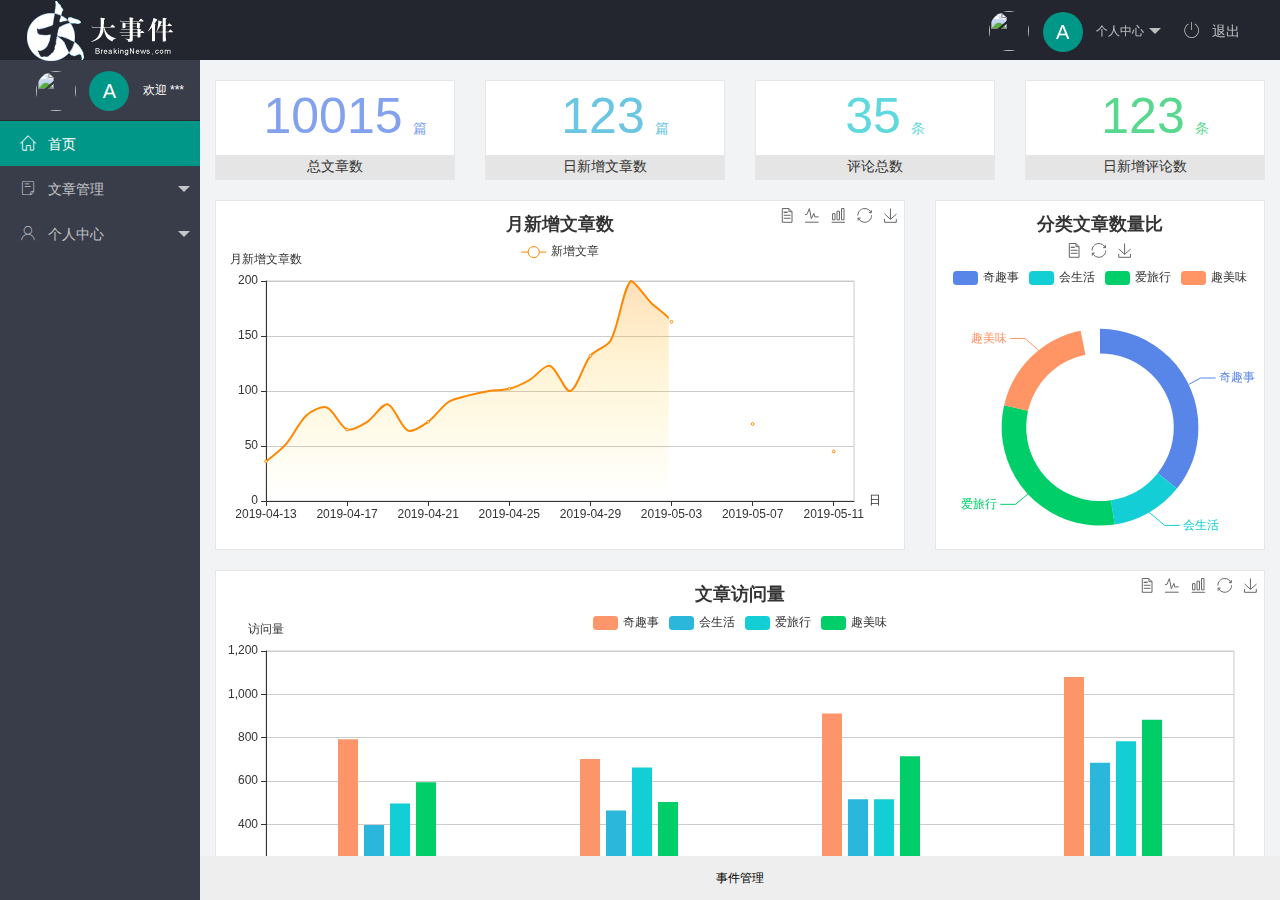
==== commit e35f902a: "完成个人中心功能" ====
--- a/index.html
+++ b/index.html
@@ -28,9 +28,9 @@
               个人中心
             </a>
             <dl class="layui-nav-child">
-              <dd><a href="">基本资料</a></dd>
-              <dd><a href="">更换头像</a></dd>
-              <dd><a href="">重置密码</a></dd>
+              <dd><a href="/user/user_info.html" target="iframe">基本资料</a></dd>
+              <dd><a href="/user/user_avatar.html" target="iframe">更换头像</a></dd>
+              <dd><a href="/user/user_pwd.html" target="iframe">重置密码</a></dd>
             </dl>
           </li>
           <li class="layui-nav-item layui-hide-xs">
@@ -77,9 +77,9 @@
                 <span class="iconfont icon-user"></span>
                 个人中心</a>
               <dl class="layui-nav-child">
-                <dd><a href="javascript:;"><i class="layui-icon layui-icon-app"></i>基本资料</a></dd>
-                <dd><a href="javascript:;"><i class="layui-icon layui-icon-app"></i>更换头像</a></dd>
-                <dd><a href="javascript:;"><i class="layui-icon layui-icon-app"></i>重置密码</a></dd>
+                <dd><a href="/user/user_info.html" target="iframe"><i class="layui-icon layui-icon-app"></i>基本资料</a></dd>
+                <dd><a href="/user/user_avatar.html" target="iframe"><i class="layui-icon layui-icon-app"></i>更换头像</a></dd>
+                <dd><a href="/user/user_pwd.html" target="iframe"><i class="layui-icon layui-icon-app"></i>重置密码</a></dd>
               </dl>
             </li>
           
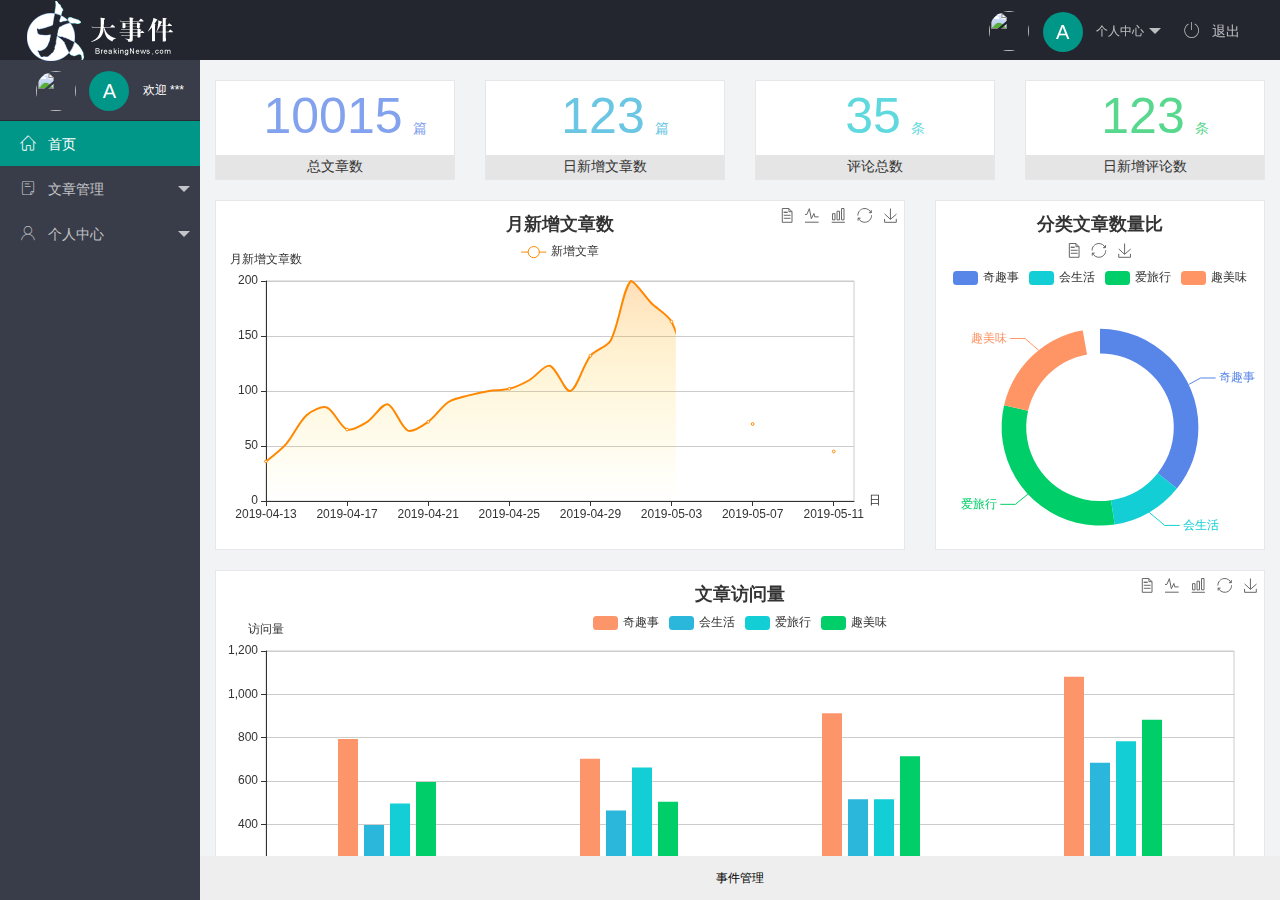
==== commit 555e1374: "文章管理功能开发完成" ====
--- a/index.html
+++ b/index.html
@@ -66,9 +66,9 @@
                 <span class="iconfont icon-16"></span>
                 文章管理</a>
               <dl class="layui-nav-child">
-                <dd><a href="javascript:;"><i class="layui-icon layui-icon-app"></i>文章类别</a></dd>
-                <dd><a href="javascript:;"><i class="layui-icon layui-icon-app"></i>文章列表</a></dd>
-                <dd><a href="javascript:;"><i class="layui-icon layui-icon-app"></i>发表文章</a></dd>
+                <dd><a href="/article/art_cate.html" target="iframe"><i class="layui-icon layui-icon-app"></i>文章类别</a></dd>
+                <dd><a href="/article/art_list.html" target="iframe"><i class="layui-icon layui-icon-app"></i>文章列表</a></dd>
+                <dd><a href="/article/art_pub.html" target="iframe"><i class="layui-icon layui-icon-app"></i>发表文章</a></dd>
               </dl>
             </li>
             <!-- 个人中心 -->
